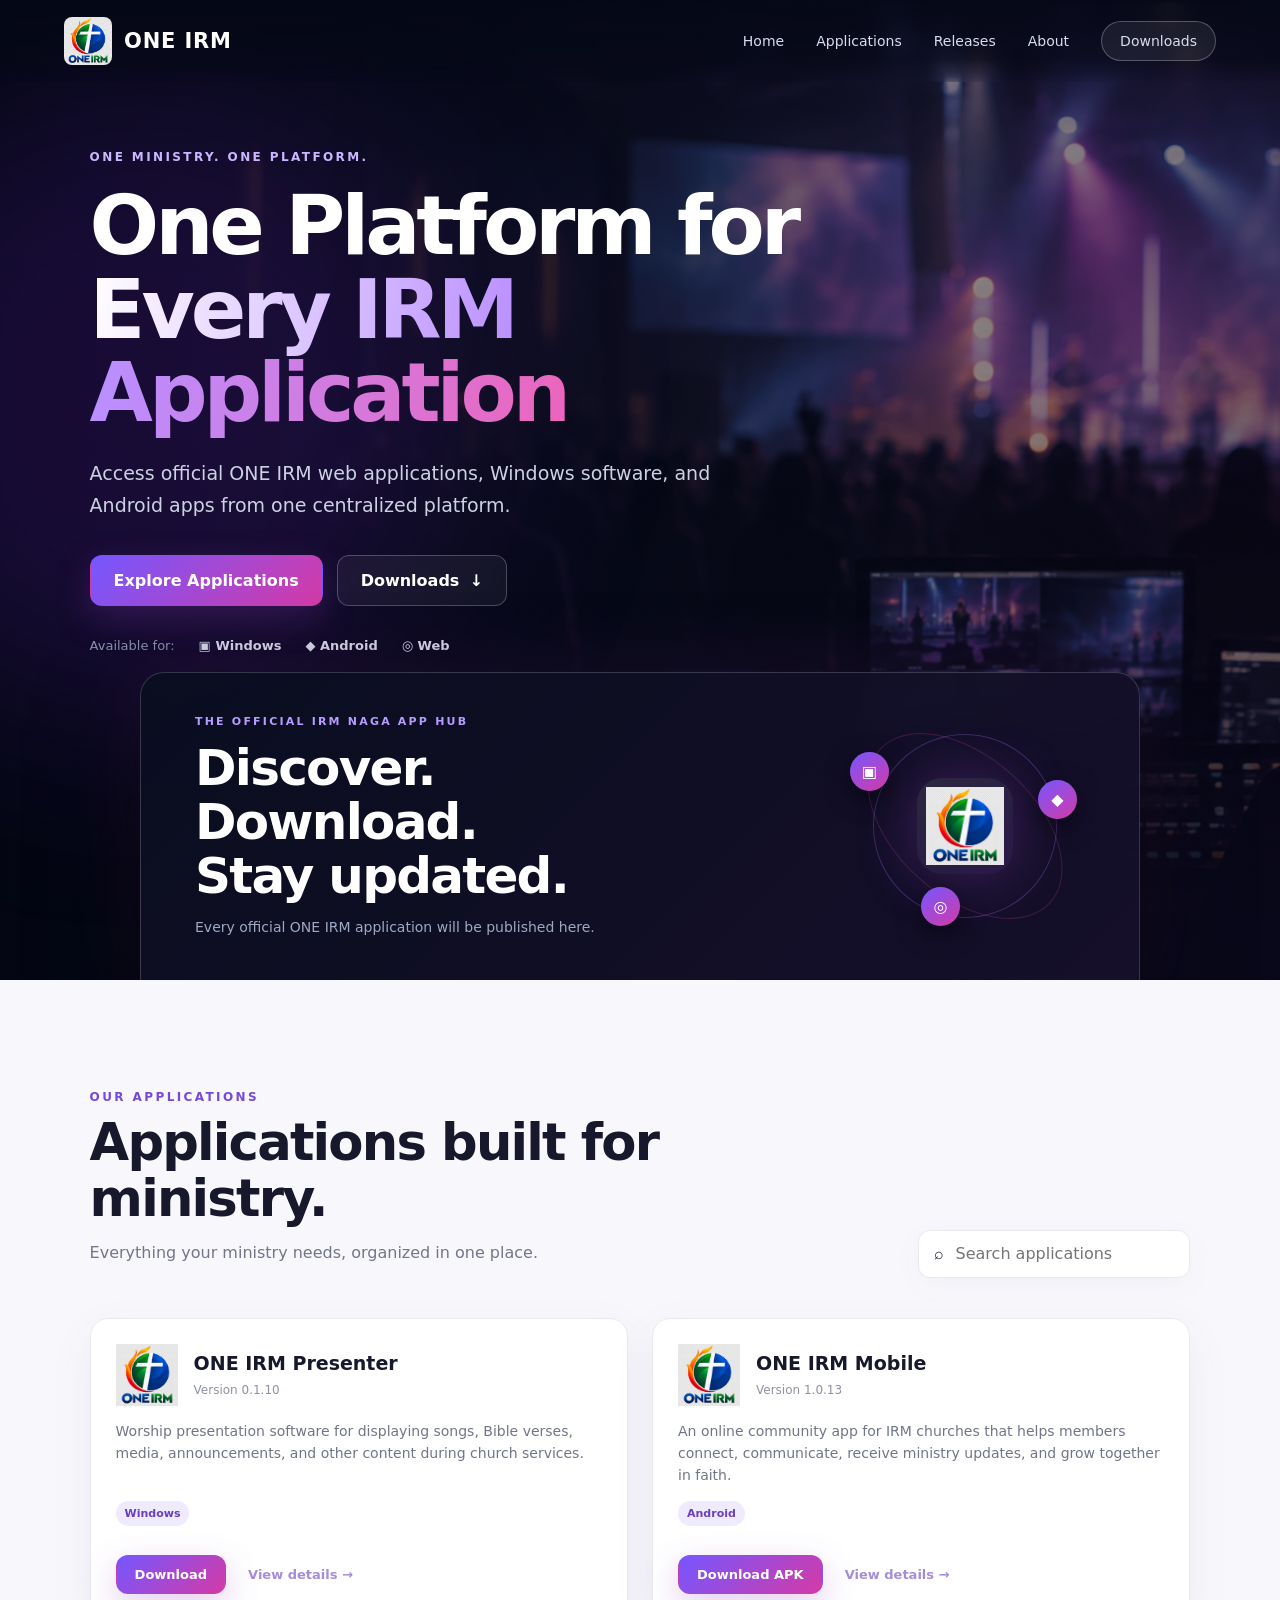
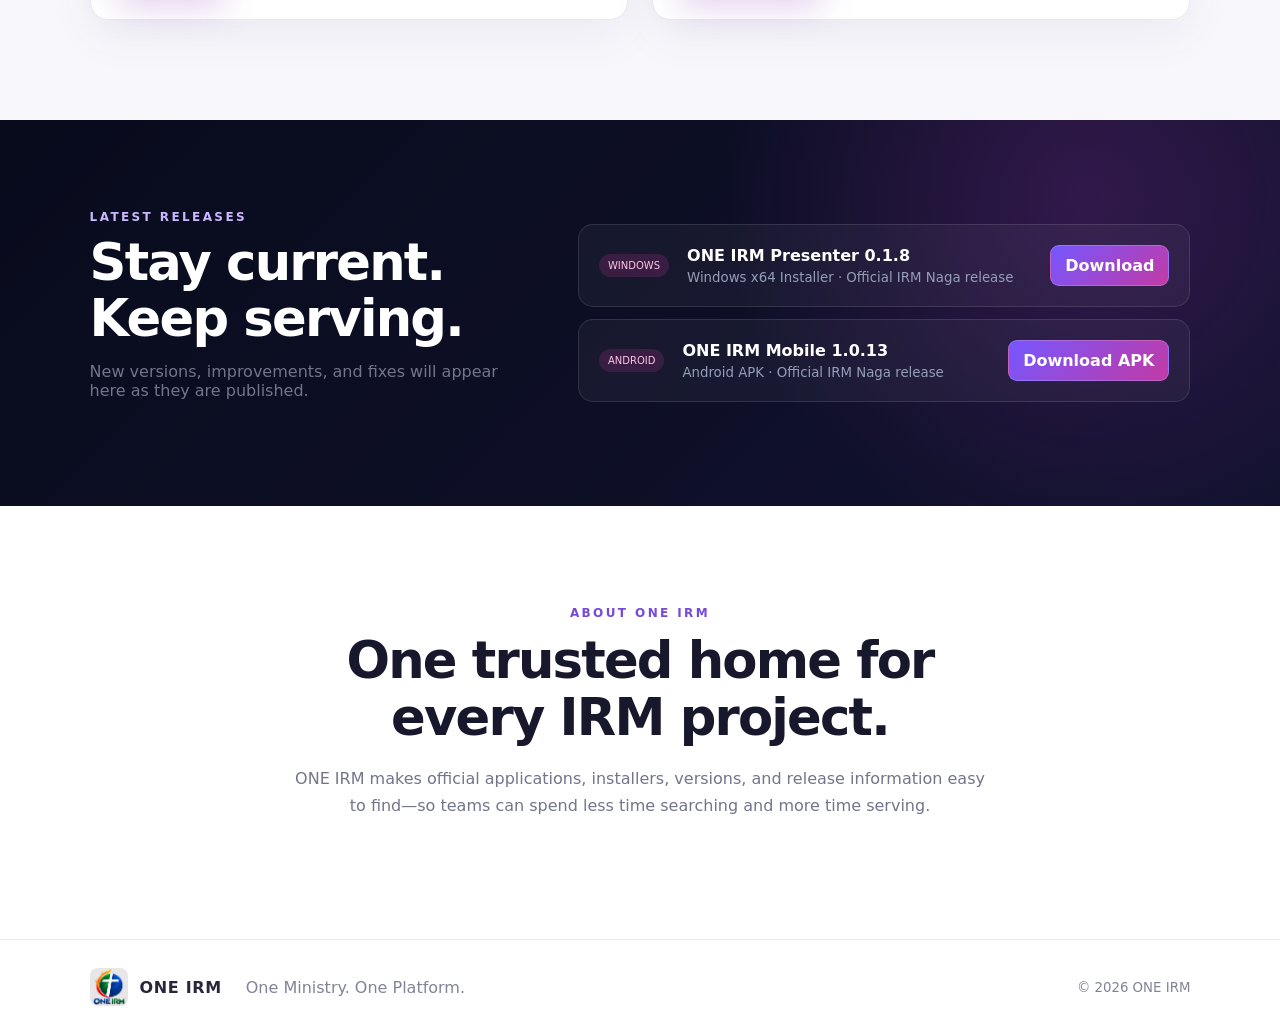
==== outputs/ONE-IRM-Website-0.1.6/index.html @ c7230347 "v10" ====
<!doctype html>
<html lang="en">
<head>
  <meta charset="UTF-8">

  <meta
    name="viewport"
    content="width=device-width, initial-scale=1"
  >

  <meta
    name="description"
    content="ONE IRM — one platform for every IRM application."
  >

  <title>ONE IRM — Ministry Applications</title>

  <link rel="stylesheet" href="style.css?v=4">
  <link rel="stylesheet" href="platform.css?v=4">
</head>

<body>
  <header class="site-header">
    <a class="brand" href="#home" aria-label="ONE IRM home">
      <img
        src="assets/one-irm-logo.png"
        alt="ONE IRM logo"
      >
      <span>ONE IRM</span>
    </a>

    <button
      class="menu-toggle"
      type="button"
      aria-label="Open navigation"
      aria-expanded="false"
    >
      ☰
    </button>

    <nav class="main-nav" aria-label="Primary navigation">
      <a href="#home">Home</a>
      <a href="#applications">Applications</a>
      <a href="#releases">Releases</a>
      <a href="#about">About</a>
      <a class="nav-download" href="#applications">Downloads</a>
    </nav>
  </header>

  <main>
    <section class="hero" id="home">
      <div class="hero-content">
        <span class="eyebrow">One ministry. One platform.</span>

        <h1>
          One Platform for<br>
          <em>Every IRM Application</em>
        </h1>

        <p>
          Access official ONE IRM web applications, Windows software,
          and Android apps from one centralized platform.
        </p>

        <div class="hero-actions">
          <a class="button primary" href="#applications">
            Explore Applications
          </a>

          <a class="button secondary" href="#applications">
            Downloads <span>↓</span>
          </a>
        </div>

        <div class="availability">
          <span>Available for:</span>
          <b>▣ Windows</b>
          <b>◆ Android</b>
          <b>◎ Web</b>
        </div>
      </div>

      <div
        class="platform-preview"
        aria-label="ONE IRM application collection"
      >
        <div class="platform-preview-copy">
          <span>THE OFFICIAL IRM NAGA APP HUB</span>

          <strong>
            Discover. Download.<br>
            Stay updated.
          </strong>

          <small>
            Every official ONE IRM application will be published here.
          </small>
        </div>

        <div class="platform-orbit" aria-hidden="true">
          <i>▣</i>
          <i>◆</i>
          <i>◎</i>

          <div>
            <img
              src="assets/one-irm-logo.png"
              alt=""
            >
          </div>
        </div>
      </div>
    </section>

    <section class="applications" id="applications">
      <div class="section-heading">
        <div>
          <span class="eyebrow purple">Our applications</span>

          <h2>Applications built for ministry.</h2>

          <p>
            Everything your ministry needs, organized in one place.
          </p>
        </div>

        <label class="search-wrap" for="search">
          <span>⌕</span>

          <input
            id="search"
            type="search"
            placeholder="Search applications"
            autocomplete="off"
          >
        </label>
      </div>

      <!-- Application cards are created by script.js -->
      <div class="app-grid" id="appGrid"></div>
    </section>

    <section class="releases" id="releases">
      <div>
        <span class="eyebrow">Latest releases</span>

        <h2>Stay current. Keep serving.</h2>

        <p>
          New versions, improvements, and fixes will appear here
          as they are published.
        </p>
      </div>

      <div class="release-list">
        <article>
          <span>Windows</span>

          <div>
            <b>ONE IRM Presenter 0.1.8</b>
            <small>
              Windows x64 Installer · Official IRM Naga release
            </small>
          </div>

          <a
            href="https://github.com/sbpanelo-dev/IRM-INSTALLER/releases/download/v0.1.10/ONE.IRM.PRESENTER_0.1.10_x64-setup.exe"
          >
            Download
          </a>
        </article>

        <article>
          <span>Android</span>

          <div>
            <b>ONE IRM Mobile 1.0.13</b>
            <small>
              Android APK · Official IRM Naga release
            </small>
          </div>

          <a
            href="https://github.com/sbpanelo-dev/IRM-INSTALLER/releases/download/oneirm-android-v1.0.13/oneirm.v1.0.13.apk"
          >
            Download APK
          </a>
        </article>
      </div>
    </section>

    <section class="about" id="about">
      <span class="eyebrow purple">About ONE IRM</span>

      <h2>One trusted home for every IRM project.</h2>

      <p>
        ONE IRM makes official applications, installers, versions,
        and release information easy to find—so teams can spend less
        time searching and more time serving.
      </p>
    </section>
  </main>

  <footer>
    <div class="brand">
      <img
        src="assets/one-irm-logo.png"
        alt="ONE IRM logo"
      >
      <span>ONE IRM</span>
    </div>

    <p>One Ministry. One Platform.</p>
    <small>© 2026 ONE IRM</small>
  </footer>

  <script src="script.js?v=8"></script>
</body>
</html>
---- outputs/ONE-IRM-Website-0.1.6/style.css ----
:root{--navy:#050816;--navy2:#0b1026;--purple:#8757ff;--magenta:#df3ea8;--blue:#6f7cff;--white:#fff;--muted:#aeb6ce;--ink:#17182b;--line:#e8e8f1}*{box-sizing:border-box}html{scroll-behavior:smooth;scroll-padding-top:82px}body{margin:0;font-family:Inter,ui-sans-serif,system-ui,-apple-system,"Segoe UI",sans-serif;color:var(--ink);background:#f8f8fc}a{text-decoration:none;color:inherit}button,input{font:inherit}.site-header{height:82px;padding:0 clamp(24px,5vw,80px);display:flex;align-items:center;position:fixed;inset:0 0 auto;z-index:30;color:#fff;background:linear-gradient(180deg,#050816ed,#050816a6 72%,transparent);backdrop-filter:blur(10px)}.brand{display:flex;align-items:center;gap:12px;font-size:21px;font-weight:850;letter-spacing:.04em}.brand img{width:48px;height:48px;object-fit:contain;border-radius:8px}.main-nav{margin-left:auto;display:flex;align-items:center;gap:32px}.main-nav a{font-size:14px;color:#d9dcee;transition:.2s}.main-nav a:hover{color:#fff}.nav-download{padding:11px 18px;border:1px solid #ffffff40;border-radius:999px;background:#ffffff12}.menu-toggle{display:none;margin-left:auto;color:#fff;border:1px solid #ffffff30;background:#ffffff0f;border-radius:10px;padding:8px 12px}.hero{min-height:980px;padding:150px clamp(24px,7vw,112px) 260px;position:relative;color:#fff;background-image:linear-gradient(90deg,#030612f7 0%,#060917e3 38%,#08091e75 70%,#0905188c),linear-gradient(180deg,transparent 60%,#080b1b 96%),url('assets/church-media-hero.png');background-size:cover;background-position:center;overflow:hidden}.hero:before{content:"";position:absolute;width:650px;height:650px;left:-180px;top:80px;border-radius:50%;background:#7028cb30;filter:blur(100px)}.hero-content{position:relative;z-index:2;max-width:800px}.eyebrow{display:block;text-transform:uppercase;letter-spacing:.2em;font-size:12px;font-weight:800;color:#c9b7ff}.hero h1{margin:20px 0 22px;font-size:clamp(48px,6.4vw,88px);line-height:1.02;letter-spacing:-.05em}.hero h1 em{font-style:normal;background:linear-gradient(100deg,#fff 0,#ba8fff 48%,#ec65bc);background-clip:text;color:transparent}.hero-content>p{max-width:660px;font-size:19px;line-height:1.7;color:#ccd2e4}.hero-actions{display:flex;gap:14px;margin:34px 0 32px}.button{display:inline-flex;align-items:center;justify-content:center;gap:10px;padding:15px 23px;border-radius:12px;font-weight:750;border:1px solid transparent;cursor:pointer}.primary{color:#fff;background:linear-gradient(135deg,#7557ff,#d43aa7);box-shadow:0 12px 35px #943fbc42}.secondary{color:#fff;background:#ffffff0d;border-color:#ffffff3b;backdrop-filter:blur(8px)}.availability{display:flex;align-items:center;gap:24px;flex-wrap:wrap;font-size:13px;color:#d9dced}.availability>span{color:#8993ad}.availability b{font-weight:650}.software-preview{position:absolute;z-index:3;left:50%;bottom:-2px;transform:translateX(-50%);width:min(1000px,86vw);border:1px solid #ffffff2b;border-bottom:0;border-radius:20px 20px 0 0;overflow:hidden;background:#0a0e20e8;box-shadow:0 40px 100px #000a,0 0 80px #9b3fbd27;backdrop-filter:blur(18px)}.preview-bar{height:48px;padding:0 18px;display:flex;align-items:center;border-bottom:1px solid #ffffff17;color:#dfe3f4;font-size:13px}.preview-bar div{display:flex;gap:6px;margin-right:18px}.preview-bar i{width:9px;height:9px;border-radius:50%;background:#ff6282}.preview-bar i:nth-child(2){background:#ffbd4b}.preview-bar i:nth-child(3){background:#38d490}.preview-bar small{margin-left:auto;padding:5px 9px;border-radius:6px;color:#ffbce4;background:#dc2c9a2b}.preview-body{height:260px;display:grid;grid-template-columns:180px 1fr 180px}.preview-body aside{padding:22px 16px;display:flex;flex-direction:column;gap:8px;border-right:1px solid #ffffff12;color:#929bb6;font-size:11px}.preview-body aside b{margin-bottom:8px;color:#fff}.preview-body aside span{padding:9px;border-radius:7px}.preview-body aside .active{color:#fff;background:#863eea66}.stage-preview{display:grid;place-items:center;text-align:center;align-content:center;gap:18px;background:linear-gradient(#150c2a70,#080915e8),radial-gradient(circle at 50% 20%,#d641b8,#29245d 42%,#090b18 75%)}.stage-preview>span,.stage-preview small{letter-spacing:.18em;font-size:9px;color:#c3aadf}.stage-preview strong{font-size:29px;line-height:1.25}.preview-body .library{border:0;border-left:1px solid #ffffff12}.tiles{display:grid;grid-template-columns:1fr 1fr;gap:7px}.tiles i{height:42px;border-radius:6px;background:linear-gradient(135deg,#282e64,#d044af)}.tiles i:nth-child(2){background:linear-gradient(135deg,#22406a,#4730a2)}.tiles i:nth-child(3){background:linear-gradient(135deg,#4a225e,#e45f8c)}.tiles i:nth-child(4){background:linear-gradient(135deg,#223f56,#2f8f91)}.library button{margin-top:auto;border:0;border-radius:8px;padding:10px;color:#fff;background:linear-gradient(135deg,#7458ff,#c23aa5)}.applications{padding:110px clamp(24px,7vw,112px) 100px;background:#f8f8fc}.section-heading{display:flex;align-items:end;justify-content:space-between;gap:30px}.purple{color:#7549d9}.section-heading h2,.releases h2,.about h2{margin:10px 0;font-size:clamp(34px,4vw,54px);line-height:1.1;letter-spacing:-.035em}.section-heading p,.about p,.releases p{color:#72758b}.search-wrap{width:280px;height:48px;padding:0 15px;display:flex;align-items:center;gap:10px;border:1px solid var(--line);border-radius:12px;background:#fff;box-shadow:0 7px 30px #31235e0a}.search-wrap input{width:100%;border:0;outline:0;background:transparent}.app-grid{display:grid;grid-template-columns:repeat(3,1fr);gap:22px;margin-top:40px}.app-card{padding:25px;border:1px solid var(--line);border-radius:18px;background:#fff;box-shadow:0 15px 45px #281d5810;transition:.25s}.app-card:hover{transform:translateY(-5px);box-shadow:0 22px 55px #281d581c}.app-card-top{display:flex;align-items:center;gap:15px}.app-icon{width:62px;height:62px;display:grid;place-items:center;flex:0 0 auto;border-radius:15px;color:#7246d8;font-size:26px;background:linear-gradient(145deg,#f4efff,#edf1ff)}.app-icon img{width:52px;height:52px;object-fit:contain}.app-card h3{margin:0 0 5px;font-size:19px}.version{font-size:12px;color:#8e91a4}.app-card>p{min-height:66px;color:#717589;line-height:1.55;font-size:14px}.badges{display:flex;gap:7px;min-height:32px}.badges span{height:max-content;padding:6px 9px;border-radius:999px;color:#6840bd;background:#f0eaff;font-size:11px;font-weight:700}.card-actions{display:flex;align-items:center;gap:15px;margin-top:22px}.small{padding:11px 18px;font-size:13px}.details{border:0;background:none;color:#6e47c1;font-weight:700;font-size:13px}.card-actions button:disabled,.release-list button:disabled{cursor:not-allowed;opacity:.62}.empty{grid-column:1/-1;padding:38px;text-align:center;border:1px dashed #c9c5d8;border-radius:16px;color:#787b90}.releases{padding:90px clamp(24px,7vw,112px);display:grid;grid-template-columns:.8fr 1.2fr;gap:80px;align-items:center;color:#fff;background:radial-gradient(circle at 85% 20%,#852e9f4a,transparent 32%),linear-gradient(135deg,#080b1c,#12122f)}.release-list article{padding:20px;display:grid;grid-template-columns:auto 1fr auto;gap:18px;align-items:center;border:1px solid #ffffff1d;border-radius:15px;background:#ffffff0b}.release-list article>span{padding:6px 9px;border-radius:999px;color:#ffc4e9;background:#d530982f;font-size:10px;text-transform:uppercase}.release-list div{display:flex;flex-direction:column;gap:5px}.release-list small{color:#959eb8}.release-list button{padding:10px 14px;border:1px solid #ffffff30;border-radius:9px;color:#fff;background:#ffffff0b}.about{padding:100px 24px;text-align:center;background:#fff}.about h2{max-width:700px;margin:12px auto}.about p{max-width:700px;margin:20px auto;line-height:1.7}footer{padding:28px clamp(24px,7vw,112px);display:flex;align-items:center;gap:24px;color:#818498;background:#fff;border-top:1px solid var(--line)}footer .brand{color:#29263b;font-size:16px}footer .brand img{width:38px;height:38px}footer p{margin:0}footer small{margin-left:auto}@media(max-width:900px){.site-header{background:#060918eb}.menu-toggle{display:block}.main-nav{display:none;position:absolute;top:72px;left:20px;right:20px;padding:18px;flex-direction:column;align-items:stretch;gap:6px;border:1px solid #ffffff20;border-radius:14px;background:#090d20f5}.main-nav.open{display:flex}.main-nav a{padding:10px}.hero{min-height:900px;padding-top:130px}.hero-content{max-width:680px}.software-preview{width:92vw}.preview-body{grid-template-columns:150px 1fr}.preview-body .library{display:none}.app-grid{grid-template-columns:1fr}.releases{grid-template-columns:1fr;gap:35px}.section-heading{align-items:start;flex-direction:column}.search-wrap{width:100%}}@media(max-width:600px){.site-header{height:70px;padding:0 18px}.brand{font-size:17px}.brand img{width:40px;height:40px}.hero{min-height:850px;padding:116px 22px 210px;background-position:63% center}.hero h1{font-size:45px}.hero-content>p{font-size:16px}.hero-actions{flex-direction:column}.button{width:100%}.availability{gap:13px}.availability>span{width:100%}.software-preview{width:94vw}.preview-body{height:195px;grid-template-columns:110px 1fr}.preview-body aside{padding:15px 10px}.preview-body aside span{padding:6px}.stage-preview strong{font-size:20px}.applications{padding:75px 22px}.app-grid{margin-top:28px}.app-card>p{min-height:auto}.releases{padding:70px 22px}.release-list article{grid-template-columns:auto 1fr}.release-list button{grid-column:1/-1}.about{padding:75px 22px}footer{align-items:flex-start;flex-direction:column}footer small{margin:0}}
---- outputs/ONE-IRM-Website-0.1.6/platform.css ----
/* =========================================
   ONE IRM platform preview
   ========================================= */

.platform-preview {
  position: absolute;
  z-index: 3;
  left: 50%;
  bottom: 0;
  transform: translateX(-50%);
  width: min(1000px, 86vw);
  min-height: 280px;
  display: grid;
  grid-template-columns: 1.2fr 0.8fr;
  align-items: center;
  padding: 42px 54px;
  overflow: hidden;
  border: 1px solid #ffffff2b;
  border-bottom: 0;
  border-radius: 24px 24px 0 0;
  background: linear-gradient(135deg, #0a0e20ee, #17102cee);
  box-shadow:
    0 40px 100px #000a,
    0 0 80px #9b3fbd27;
  backdrop-filter: blur(18px);
}

.platform-preview-copy {
  display: flex;
  flex-direction: column;
  gap: 13px;
}

.platform-preview-copy span {
  color: #b69cff;
  font-size: 11px;
  font-weight: 800;
  letter-spacing: 0.2em;
}

.platform-preview-copy strong {
  font-size: clamp(30px, 4vw, 50px);
  line-height: 1.08;
  letter-spacing: -0.035em;
}

.platform-preview-copy small {
  max-width: 430px;
  color: #9fa8c3;
  font-size: 14px;
  line-height: 1.6;
}

/* =========================================
   Platform orbit
   ========================================= */

.platform-orbit {
  position: relative;
  width: 240px;
  height: 200px;
  justify-self: end;
}

.platform-orbit::before,
.platform-orbit::after {
  content: "";
  position: absolute;
  inset: 8px 28px;
  border: 1px solid #ad7aff42;
  border-radius: 50%;
  transform: rotate(-18deg);
}

.platform-orbit::after {
  inset: 30px 5px;
  transform: rotate(42deg);
  border-color: #e04cad38;
}

.platform-orbit > div {
  position: absolute;
  inset: 50% auto auto 50%;
  transform: translate(-50%, -50%);
  width: 96px;
  height: 96px;
  display: grid;
  place-items: center;
  border-radius: 25px;
  background: linear-gradient(145deg, #ffffff1c, #8f48e02b);
  box-shadow: 0 0 60px #a74bdc4d;
}

.platform-orbit img {
  width: 78px;
  height: 78px;
  object-fit: contain;
}

.platform-orbit > i {
  position: absolute;
  z-index: 2;
  width: 39px;
  height: 39px;
  display: grid;
  place-items: center;
  border-radius: 50%;
  color: #fff;
  font-style: normal;
  background: linear-gradient(145deg, #7557ff, #d43aa7);
  box-shadow: 0 8px 24px #0008;
}

.platform-orbit > i:nth-child(1) {
  left: 5px;
  top: 26px;
}

.platform-orbit > i:nth-child(2) {
  right: 8px;
  top: 54px;
}

.platform-orbit > i:nth-child(3) {
  left: 76px;
  bottom: 0;
}

/* =========================================
   Applications
   Two cards beside each other on desktop
   ========================================= */

.applications .app-grid {
  display: grid !important;
  grid-template-columns: repeat(2, minmax(0, 1fr)) !important;
  gap: 24px !important;
  width: 100% !important;
  max-width: none !important;
  align-items: stretch;
}

.applications .app-card {
  width: 100% !important;
  max-width: none !important;
  min-width: 0;
  min-height: 275px;
  height: 100%;
  margin: 0 !important;
  box-sizing: border-box;
  display: flex;
  flex-direction: column;
}

.applications .app-card-top {
  display: flex;
  align-items: center;
  gap: 16px;
}

.applications .app-card-top h3 {
  margin: 0 0 5px;
}

.applications .app-card > p {
  line-height: 1.6;
}

.applications .app-icon {
  flex: 0 0 auto;
}

.applications .app-icon img {
  display: block;
  width: 100%;
  height: 100%;
  object-fit: contain;
}

.applications .app-card .badges {
  margin-top: auto;
}

.applications .card-actions {
  display: flex;
  align-items: center;
  flex-wrap: wrap;
  gap: 16px;
}

/* =========================================
   Release section
   ========================================= */

.release-list {
  display: grid;
  gap: 12px;
}

.release-list a {
  padding: 10px 14px;
  border: 1px solid #ffffff30;
  border-radius: 9px;
  color: #fff;
  background: linear-gradient(135deg, #7557ff, #c23aa5);
  font-weight: 700;
  text-align: center;
}

/* =========================================
   Tablet
   ========================================= */

@media (max-width: 900px) {
  .platform-preview {
    width: 92vw;
  }
}

/* =========================================
   Mobile
   Application cards stack vertically
   ========================================= */

@media (max-width: 700px) {
  .applications .app-grid {
    grid-template-columns: 1fr !important;
    gap: 18px !important;
  }

  .applications .app-card {
    min-height: auto;
  }
}

@media (max-width: 600px) {
  .platform-preview {
    width: 94vw;
    min-height: 205px;
    grid-template-columns: 1fr;
    padding: 28px 24px;
  }

  .platform-preview-copy strong {
    font-size: 29px;
  }

  .platform-preview-copy small {
    font-size: 12px;
  }

  .platform-orbit {
    display: none;
  }

  .release-list a {
    grid-column: 1 / -1;
  }

  .applications .card-actions {
    align-items: stretch;
    flex-direction: column;
  }

  .applications .card-actions .button,
  .applications .card-actions .details {
    width: 100%;
    text-align: center;
    box-sizing: border-box;
  }
}
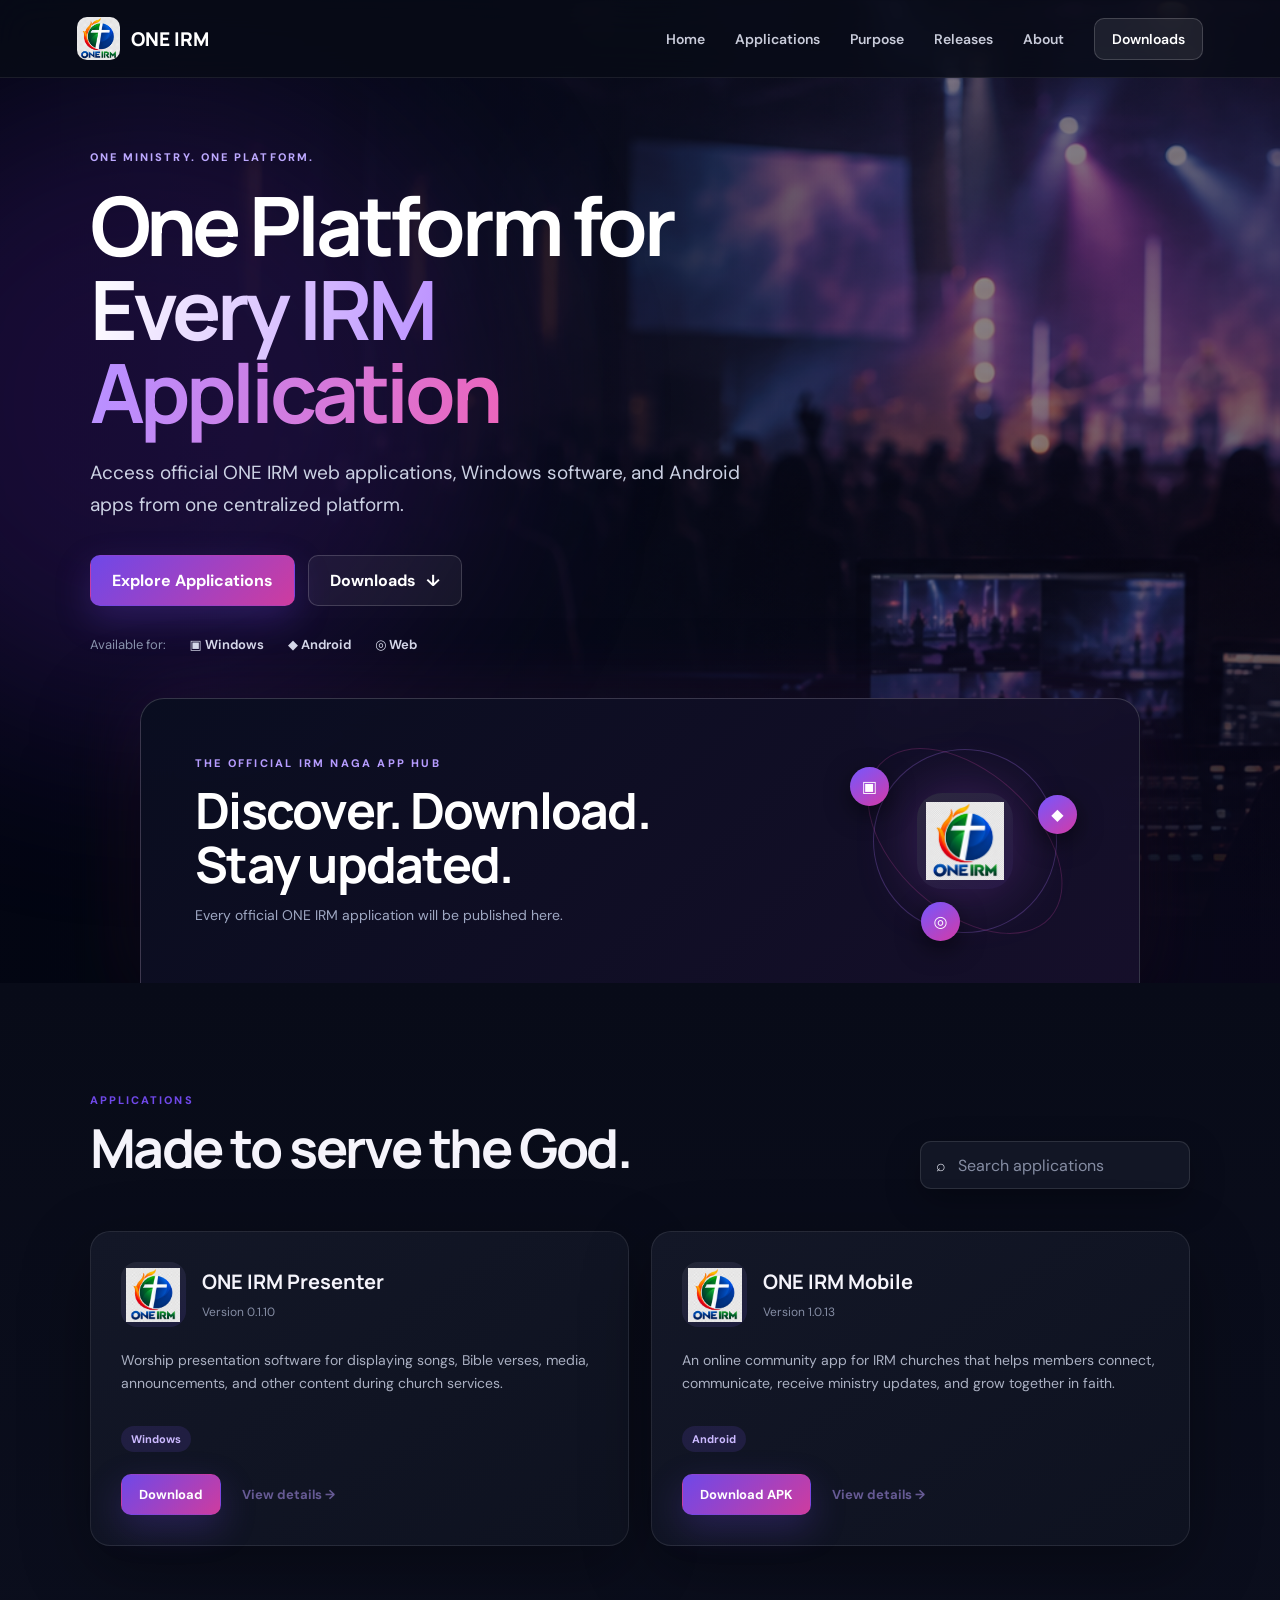
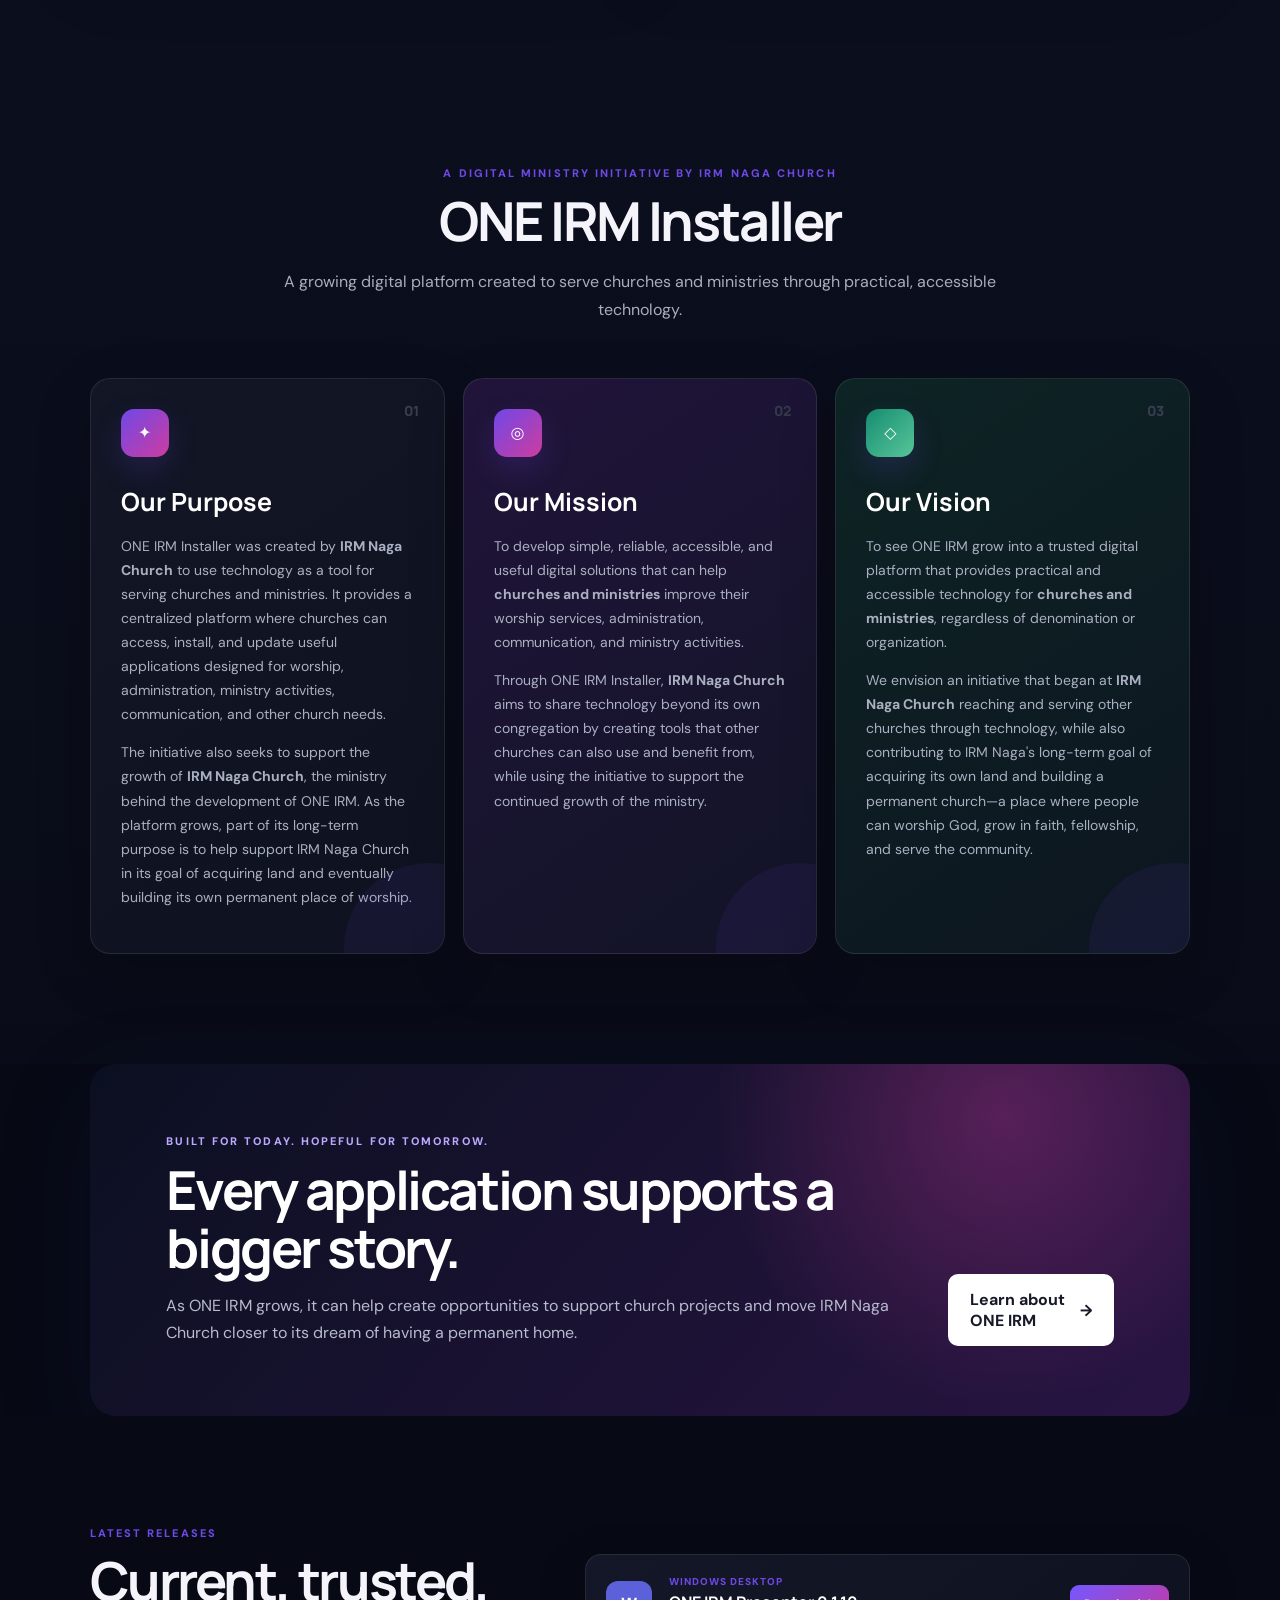
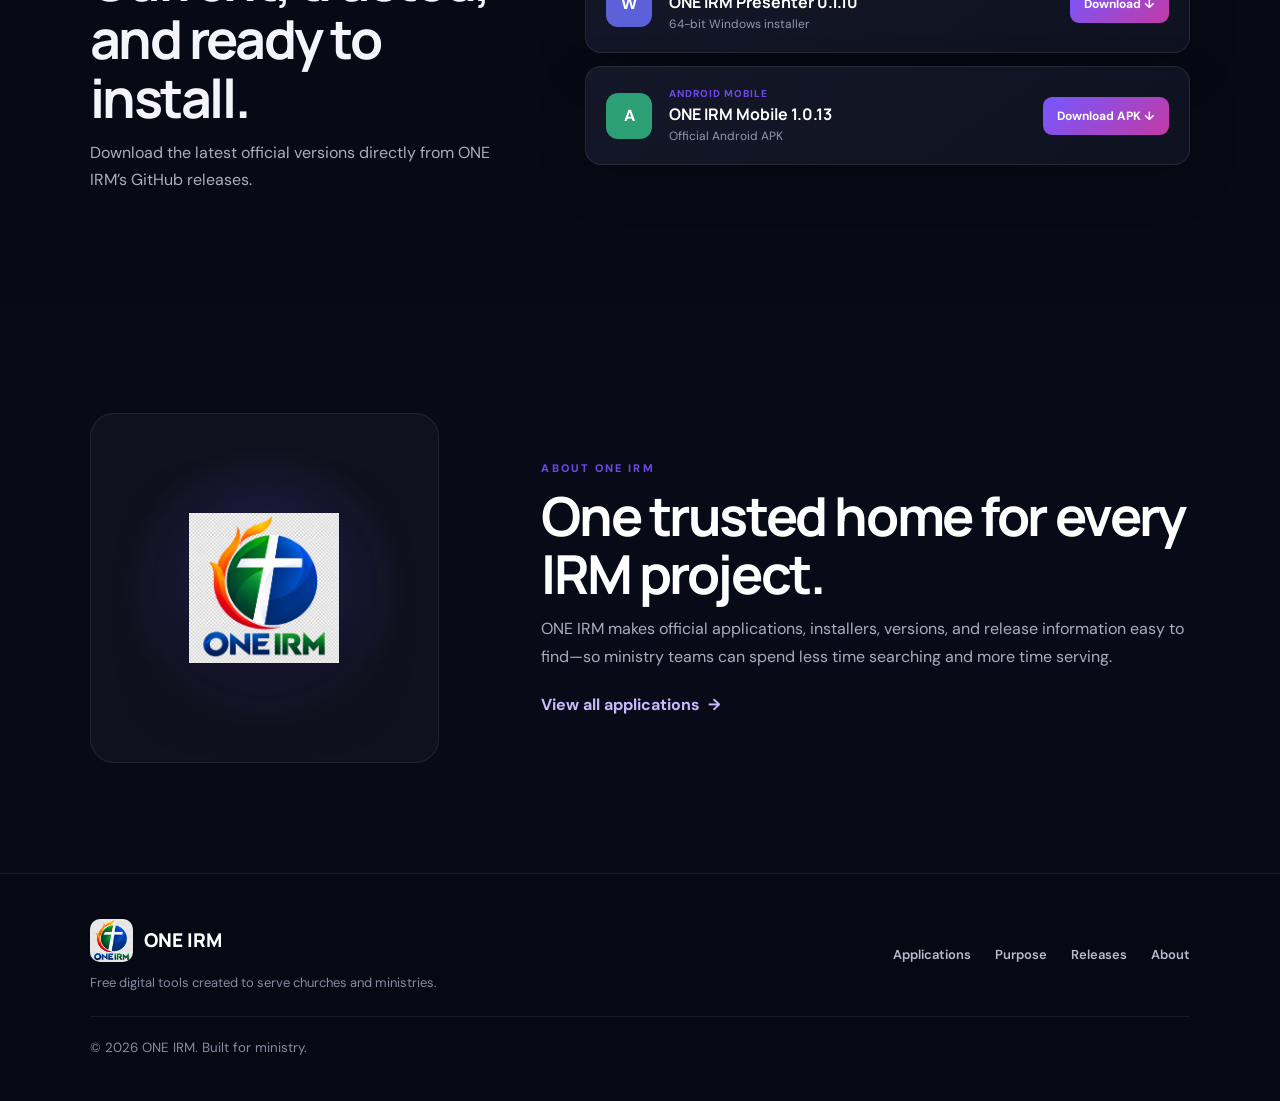
==== commit ee3adc73: "Redesign UI/UX" ====
--- a/outputs/ONE-IRM-Website-0.1.6/index.html
+++ b/outputs/ONE-IRM-Website-0.1.6/index.html
@@ -2,219 +2,107 @@
 <html lang="en">
 <head>
   <meta charset="UTF-8">
-
-  <meta
-    name="viewport"
-    content="width=device-width, initial-scale=1"
-  >
-
-  <meta
-    name="description"
-    content="ONE IRM — one platform for every IRM application."
-  >
-
-  <title>ONE IRM — Ministry Applications</title>
-
-  <link rel="stylesheet" href="style.css?v=4">
-  <link rel="stylesheet" href="platform.css?v=4">
+  <meta name="viewport" content="width=device-width, initial-scale=1">
+  <meta name="description" content="ONE IRM is the official digital application hub of IRM Naga Church.">
+  <title>ONE IRM — Digital Tools for Ministry</title>
+  <link rel="preconnect" href="https://fonts.googleapis.com">
+  <link rel="preconnect" href="https://fonts.gstatic.com" crossorigin>
+  <link href="https://fonts.googleapis.com/css2?family=DM+Sans:wght@400;500;600;700&family=Manrope:wght@600;700;800&display=swap" rel="stylesheet">
+  <link rel="stylesheet" href="style.css?v=15">
 </head>
-
 <body>
   <header class="site-header">
-    <a class="brand" href="#home" aria-label="ONE IRM home">
-      <img
-        src="assets/one-irm-logo.png"
-        alt="ONE IRM logo"
-      >
-      <span>ONE IRM</span>
-    </a>
-
-    <button
-      class="menu-toggle"
-      type="button"
-      aria-label="Open navigation"
-      aria-expanded="false"
-    >
-      ☰
-    </button>
-
+    <a class="brand" href="#home" aria-label="ONE IRM home"><img src="assets/one-irm-logo.png" alt="ONE IRM logo"><span>ONE IRM</span></a>
+    <button class="menu-toggle" type="button" aria-label="Open navigation" aria-expanded="false">☰</button>
     <nav class="main-nav" aria-label="Primary navigation">
-      <a href="#home">Home</a>
-      <a href="#applications">Applications</a>
-      <a href="#releases">Releases</a>
-      <a href="#about">About</a>
+      <a href="#home">Home</a><a href="#applications">Applications</a><a href="#purpose">Purpose</a><a href="#releases">Releases</a><a href="#about">About</a>
       <a class="nav-download" href="#applications">Downloads</a>
     </nav>
   </header>
 
   <main>
-    <section class="hero" id="home">
+    <section class="hero classic-hero" id="home">
       <div class="hero-content">
-        <span class="eyebrow">One ministry. One platform.</span>
-
-        <h1>
-          One Platform for<br>
-          <em>Every IRM Application</em>
-        </h1>
-
-        <p>
-          Access official ONE IRM web applications, Windows software,
-          and Android apps from one centralized platform.
-        </p>
-
+        <span class="eyebrow light">One ministry. One platform.</span>
+        <h1>One Platform for<br><em>Every IRM Application</em></h1>
+        <p>Access official ONE IRM web applications, Windows software, and Android apps from one centralized platform.</p>
         <div class="hero-actions">
-          <a class="button primary" href="#applications">
-            Explore Applications
-          </a>
-
-          <a class="button secondary" href="#applications">
-            Downloads <span>↓</span>
-          </a>
+          <a class="button primary" href="#applications">Explore Applications</a>
+          <a class="button ghost" href="#applications">Downloads <span>↓</span></a>
         </div>
-
-        <div class="availability">
-          <span>Available for:</span>
-          <b>▣ Windows</b>
-          <b>◆ Android</b>
-          <b>◎ Web</b>
-        </div>
+        <div class="availability"><span>Available for:</span><b>▣ Windows</b><b>◆ Android</b><b>◎ Web</b></div>
       </div>
 
-      <div
-        class="platform-preview"
-        aria-label="ONE IRM application collection"
-      >
+      <div class="platform-preview" aria-label="ONE IRM application collection">
         <div class="platform-preview-copy">
-          <span>THE OFFICIAL IRM NAGA APP HUB</span>
-
-          <strong>
-            Discover. Download.<br>
-            Stay updated.
-          </strong>
-
-          <small>
-            Every official ONE IRM application will be published here.
-          </small>
+          <span>The official IRM Naga app hub</span>
+          <strong>Discover. Download.<br>Stay updated.</strong>
+          <small>Every official ONE IRM application will be published here.</small>
         </div>
-
         <div class="platform-orbit" aria-hidden="true">
-          <i>▣</i>
-          <i>◆</i>
-          <i>◎</i>
-
-          <div>
-            <img
-              src="assets/one-irm-logo.png"
-              alt=""
-            >
-          </div>
+          <i>▣</i><i>◆</i><i>◎</i>
+          <div><img src="assets/one-irm-logo.png" alt=""></div>
         </div>
       </div>
     </section>
 
-    <section class="applications" id="applications">
+    <section class="applications section" id="applications">
       <div class="section-heading">
-        <div>
-          <span class="eyebrow purple">Our applications</span>
-
-          <h2>Applications built for ministry.</h2>
-
-          <p>
-            Everything your ministry needs, organized in one place.
-          </p>
-        </div>
-
-        <label class="search-wrap" for="search">
-          <span>⌕</span>
-
-          <input
-            id="search"
-            type="search"
-            placeholder="Search applications"
-            autocomplete="off"
-          >
-        </label>
+        <div><span class="eyebrow">Applications</span><h2>Made to serve the God.</h2></div>
+        <label class="search-wrap" for="search"><span aria-hidden="true">⌕</span><input id="search" type="search" placeholder="Search applications" autocomplete="off"></label>
       </div>
-
-      <!-- Application cards are created by script.js -->
       <div class="app-grid" id="appGrid"></div>
     </section>
 
-    <section class="releases" id="releases">
-      <div>
-        <span class="eyebrow">Latest releases</span>
-
-        <h2>Stay current. Keep serving.</h2>
-
-        <p>
-          New versions, improvements, and fixes will appear here
-          as they are published.
-        </p>
+    <section class="purpose-section section" id="purpose">
+      <div class="purpose-intro">
+        <span class="eyebrow">A digital ministry initiative by IRM Naga Church</span>
+        <h2>ONE IRM Installer</h2>
+        <p>A growing digital platform created to serve churches and ministries through practical, accessible technology.</p>
       </div>
-
-      <div class="release-list">
-        <article>
-          <span>Windows</span>
-
-          <div>
-            <b>ONE IRM Presenter 0.1.8</b>
-            <small>
-              Windows x64 Installer · Official IRM Naga release
-            </small>
-          </div>
-
-          <a
-            href="https://github.com/sbpanelo-dev/IRM-INSTALLER/releases/download/v0.1.10/ONE.IRM.PRESENTER_0.1.10_x64-setup.exe"
-          >
-            Download
-          </a>
+      <div class="values-grid">
+        <article class="value-card" id="our-purpose">
+          <span class="value-number">01</span><div class="value-icon" aria-hidden="true">✦</div><h3>Our Purpose</h3>
+          <p>ONE IRM Installer was created by <strong>IRM Naga Church</strong> to use technology as a tool for serving churches and ministries. It provides a centralized platform where churches can access, install, and update useful applications designed for worship, administration, ministry activities, communication, and other church needs.</p>
+          <p>The initiative also seeks to support the growth of <strong>IRM Naga Church</strong>, the ministry behind the development of ONE IRM. As the platform grows, part of its long-term purpose is to help support IRM Naga Church in its goal of acquiring land and eventually building its own permanent place of worship.</p>
         </article>
-
-        <article>
-          <span>Android</span>
-
-          <div>
-            <b>ONE IRM Mobile 1.0.13</b>
-            <small>
-              Android APK · Official IRM Naga release
-            </small>
-          </div>
-
-          <a
-            href="https://github.com/sbpanelo-dev/IRM-INSTALLER/releases/download/oneirm-android-v1.0.13/oneirm.v1.0.13.apk"
-          >
-            Download APK
-          </a>
+        <article class="value-card mission-card" id="our-mission">
+          <span class="value-number">02</span><div class="value-icon" aria-hidden="true">◎</div><h3>Our Mission</h3>
+          <p>To develop simple, reliable, accessible, and useful digital solutions that can help <strong>churches and ministries</strong> improve their worship services, administration, communication, and ministry activities.</p>
+          <p>Through ONE IRM Installer, <strong>IRM Naga Church</strong> aims to share technology beyond its own congregation by creating tools that other churches can also use and benefit from, while using the initiative to support the continued growth of the ministry.</p>
+        </article>
+        <article class="value-card vision-card" id="our-vision">
+          <span class="value-number">03</span><div class="value-icon" aria-hidden="true">◇</div><h3>Our Vision</h3>
+          <p>To see ONE IRM grow into a trusted digital platform that provides practical and accessible technology for <strong>churches and ministries</strong>, regardless of denomination or organization.</p>
+          <p>We envision an initiative that began at <strong>IRM Naga Church</strong> reaching and serving other churches through technology, while also contributing to IRM Naga's long-term goal of acquiring its own land and building a permanent church—a place where people can worship God, grow in faith, fellowship, and serve the community.</p>
         </article>
       </div>
     </section>
 
-    <section class="about" id="about">
-      <span class="eyebrow purple">About ONE IRM</span>
+    <section class="impact-section">
+      <div class="impact-copy"><span class="eyebrow light">Built for today. Hopeful for tomorrow.</span><h2>Every application supports a bigger story.</h2><p>As ONE IRM grows, it can help create opportunities to support church projects and move IRM Naga Church closer to its dream of having a permanent home.</p></div>
+      <a class="button white" href="#about">Learn about ONE IRM <span>→</span></a>
+    </section>
 
-      <h2>One trusted home for every IRM project.</h2>
+    <section class="releases section" id="releases">
+      <div class="release-heading"><span class="eyebrow">Latest releases</span><h2>Current, trusted, and ready to install.</h2><p>Download the latest official versions directly from ONE IRM’s GitHub releases.</p></div>
+      <div class="release-list">
+        <article><div class="release-platform windows">W</div><div class="release-copy"><small>Windows desktop</small><b>ONE IRM Presenter 0.1.10</b><span>64-bit Windows installer</span></div><a href="https://github.com/sbpanelo-dev/IRM-INSTALLER/releases/download/v0.1.10/ONE.IRM.PRESENTER_0.1.10_x64-setup.exe">Download <span>↓</span></a></article>
+        <article><div class="release-platform android">A</div><div class="release-copy"><small>Android mobile</small><b>ONE IRM Mobile 1.0.13</b><span>Official Android APK</span></div><a href="https://github.com/sbpanelo-dev/IRM-INSTALLER/releases/download/oneirm-android-v1.0.13/oneirm.v1.0.13.apk">Download APK <span>↓</span></a></article>
+      </div>
+    </section>
 
-      <p>
-        ONE IRM makes official applications, installers, versions,
-        and release information easy to find—so teams can spend less
-        time searching and more time serving.
-      </p>
+    <section class="about section" id="about">
+      <div class="about-mark"><img src="assets/one-irm-logo.png" alt=""></div>
+      <div class="about-copy"><span class="eyebrow">About ONE IRM</span><h2>One trusted home for every IRM project.</h2><p>ONE IRM makes official applications, installers, versions, and release information easy to find—so ministry teams can spend less time searching and more time serving.</p><a href="#applications">View all applications <span>→</span></a></div>
     </section>
   </main>
 
   <footer>
-    <div class="brand">
-      <img
-        src="assets/one-irm-logo.png"
-        alt="ONE IRM logo"
-      >
-      <span>ONE IRM</span>
-    </div>
-
-    <p>One Ministry. One Platform.</p>
-    <small>© 2026 ONE IRM</small>
+    <div class="footer-brand"><div class="brand"><img src="assets/one-irm-logo.png" alt="ONE IRM logo"><span>ONE IRM</span></div><p>Free digital tools created to serve churches and ministries.</p></div>
+    <div class="footer-links"><a href="#applications">Applications</a><a href="#purpose">Purpose</a><a href="#releases">Releases</a><a href="#about">About</a></div>
+    <small>© 2026 ONE IRM. Built for ministry.</small>
   </footer>
-
-  <script src="script.js?v=8"></script>
+  <script src="script.js?v=12"></script>
 </body>
-</html>+</html>
--- a/outputs/ONE-IRM-Website-0.1.6/style.css
+++ b/outputs/ONE-IRM-Website-0.1.6/style.css
@@ -1 +1,1360 @@
-:root{--navy:#050816;--navy2:#0b1026;--purple:#8757ff;--magenta:#df3ea8;--blue:#6f7cff;--white:#fff;--muted:#aeb6ce;--ink:#17182b;--line:#e8e8f1}*{box-sizing:border-box}html{scroll-behavior:smooth;scroll-padding-top:82px}body{margin:0;font-family:Inter,ui-sans-serif,system-ui,-apple-system,"Segoe UI",sans-serif;color:var(--ink);background:#f8f8fc}a{text-decoration:none;color:inherit}button,input{font:inherit}.site-header{height:82px;padding:0 clamp(24px,5vw,80px);display:flex;align-items:center;position:fixed;inset:0 0 auto;z-index:30;color:#fff;background:linear-gradient(180deg,#050816ed,#050816a6 72%,transparent);backdrop-filter:blur(10px)}.brand{display:flex;align-items:center;gap:12px;font-size:21px;font-weight:850;letter-spacing:.04em}.brand img{width:48px;height:48px;object-fit:contain;border-radius:8px}.main-nav{margin-left:auto;display:flex;align-items:center;gap:32px}.main-nav a{font-size:14px;color:#d9dcee;transition:.2s}.main-nav a:hover{color:#fff}.nav-download{padding:11px 18px;border:1px solid #ffffff40;border-radius:999px;background:#ffffff12}.menu-toggle{display:none;margin-left:auto;color:#fff;border:1px solid #ffffff30;background:#ffffff0f;border-radius:10px;padding:8px 12px}.hero{min-height:980px;padding:150px clamp(24px,7vw,112px) 260px;position:relative;color:#fff;background-image:linear-gradient(90deg,#030612f7 0%,#060917e3 38%,#08091e75 70%,#0905188c),linear-gradient(180deg,transparent 60%,#080b1b 96%),url('assets/church-media-hero.png');background-size:cover;background-position:center;overflow:hidden}.hero:before{content:"";position:absolute;width:650px;height:650px;left:-180px;top:80px;border-radius:50%;background:#7028cb30;filter:blur(100px)}.hero-content{position:relative;z-index:2;max-width:800px}.eyebrow{display:block;text-transform:uppercase;letter-spacing:.2em;font-size:12px;font-weight:800;color:#c9b7ff}.hero h1{margin:20px 0 22px;font-size:clamp(48px,6.4vw,88px);line-height:1.02;letter-spacing:-.05em}.hero h1 em{font-style:normal;background:linear-gradient(100deg,#fff 0,#ba8fff 48%,#ec65bc);background-clip:text;color:transparent}.hero-content>p{max-width:660px;font-size:19px;line-height:1.7;color:#ccd2e4}.hero-actions{display:flex;gap:14px;margin:34px 0 32px}.button{display:inline-flex;align-items:center;justify-content:center;gap:10px;padding:15px 23px;border-radius:12px;font-weight:750;border:1px solid transparent;cursor:pointer}.primary{color:#fff;background:linear-gradient(135deg,#7557ff,#d43aa7);box-shadow:0 12px 35px #943fbc42}.secondary{color:#fff;background:#ffffff0d;border-color:#ffffff3b;backdrop-filter:blur(8px)}.availability{display:flex;align-items:center;gap:24px;flex-wrap:wrap;font-size:13px;color:#d9dced}.availability>span{color:#8993ad}.availability b{font-weight:650}.software-preview{position:absolute;z-index:3;left:50%;bottom:-2px;transform:translateX(-50%);width:min(1000px,86vw);border:1px solid #ffffff2b;border-bottom:0;border-radius:20px 20px 0 0;overflow:hidden;background:#0a0e20e8;box-shadow:0 40px 100px #000a,0 0 80px #9b3fbd27;backdrop-filter:blur(18px)}.preview-bar{height:48px;padding:0 18px;display:flex;align-items:center;border-bottom:1px solid #ffffff17;color:#dfe3f4;font-size:13px}.preview-bar div{display:flex;gap:6px;margin-right:18px}.preview-bar i{width:9px;height:9px;border-radius:50%;background:#ff6282}.preview-bar i:nth-child(2){background:#ffbd4b}.preview-bar i:nth-child(3){background:#38d490}.preview-bar small{margin-left:auto;padding:5px 9px;border-radius:6px;color:#ffbce4;background:#dc2c9a2b}.preview-body{height:260px;display:grid;grid-template-columns:180px 1fr 180px}.preview-body aside{padding:22px 16px;display:flex;flex-direction:column;gap:8px;border-right:1px solid #ffffff12;color:#929bb6;font-size:11px}.preview-body aside b{margin-bottom:8px;color:#fff}.preview-body aside span{padding:9px;border-radius:7px}.preview-body aside .active{color:#fff;background:#863eea66}.stage-preview{display:grid;place-items:center;text-align:center;align-content:center;gap:18px;background:linear-gradient(#150c2a70,#080915e8),radial-gradient(circle at 50% 20%,#d641b8,#29245d 42%,#090b18 75%)}.stage-preview>span,.stage-preview small{letter-spacing:.18em;font-size:9px;color:#c3aadf}.stage-preview strong{font-size:29px;line-height:1.25}.preview-body .library{border:0;border-left:1px solid #ffffff12}.tiles{display:grid;grid-template-columns:1fr 1fr;gap:7px}.tiles i{height:42px;border-radius:6px;background:linear-gradient(135deg,#282e64,#d044af)}.tiles i:nth-child(2){background:linear-gradient(135deg,#22406a,#4730a2)}.tiles i:nth-child(3){background:linear-gradient(135deg,#4a225e,#e45f8c)}.tiles i:nth-child(4){background:linear-gradient(135deg,#223f56,#2f8f91)}.library button{margin-top:auto;border:0;border-radius:8px;padding:10px;color:#fff;background:linear-gradient(135deg,#7458ff,#c23aa5)}.applications{padding:110px clamp(24px,7vw,112px) 100px;background:#f8f8fc}.section-heading{display:flex;align-items:end;justify-content:space-between;gap:30px}.purple{color:#7549d9}.section-heading h2,.releases h2,.about h2{margin:10px 0;font-size:clamp(34px,4vw,54px);line-height:1.1;letter-spacing:-.035em}.section-heading p,.about p,.releases p{color:#72758b}.search-wrap{width:280px;height:48px;padding:0 15px;display:flex;align-items:center;gap:10px;border:1px solid var(--line);border-radius:12px;background:#fff;box-shadow:0 7px 30px #31235e0a}.search-wrap input{width:100%;border:0;outline:0;background:transparent}.app-grid{display:grid;grid-template-columns:repeat(3,1fr);gap:22px;margin-top:40px}.app-card{padding:25px;border:1px solid var(--line);border-radius:18px;background:#fff;box-shadow:0 15px 45px #281d5810;transition:.25s}.app-card:hover{transform:translateY(-5px);box-shadow:0 22px 55px #281d581c}.app-card-top{display:flex;align-items:center;gap:15px}.app-icon{width:62px;height:62px;display:grid;place-items:center;flex:0 0 auto;border-radius:15px;color:#7246d8;font-size:26px;background:linear-gradient(145deg,#f4efff,#edf1ff)}.app-icon img{width:52px;height:52px;object-fit:contain}.app-card h3{margin:0 0 5px;font-size:19px}.version{font-size:12px;color:#8e91a4}.app-card>p{min-height:66px;color:#717589;line-height:1.55;font-size:14px}.badges{display:flex;gap:7px;min-height:32px}.badges span{height:max-content;padding:6px 9px;border-radius:999px;color:#6840bd;background:#f0eaff;font-size:11px;font-weight:700}.card-actions{display:flex;align-items:center;gap:15px;margin-top:22px}.small{padding:11px 18px;font-size:13px}.details{border:0;background:none;color:#6e47c1;font-weight:700;font-size:13px}.card-actions button:disabled,.release-list button:disabled{cursor:not-allowed;opacity:.62}.empty{grid-column:1/-1;padding:38px;text-align:center;border:1px dashed #c9c5d8;border-radius:16px;color:#787b90}.releases{padding:90px clamp(24px,7vw,112px);display:grid;grid-template-columns:.8fr 1.2fr;gap:80px;align-items:center;color:#fff;background:radial-gradient(circle at 85% 20%,#852e9f4a,transparent 32%),linear-gradient(135deg,#080b1c,#12122f)}.release-list article{padding:20px;display:grid;grid-template-columns:auto 1fr auto;gap:18px;align-items:center;border:1px solid #ffffff1d;border-radius:15px;background:#ffffff0b}.release-list article>span{padding:6px 9px;border-radius:999px;color:#ffc4e9;background:#d530982f;font-size:10px;text-transform:uppercase}.release-list div{display:flex;flex-direction:column;gap:5px}.release-list small{color:#959eb8}.release-list button{padding:10px 14px;border:1px solid #ffffff30;border-radius:9px;color:#fff;background:#ffffff0b}.about{padding:100px 24px;text-align:center;background:#fff}.about h2{max-width:700px;margin:12px auto}.about p{max-width:700px;margin:20px auto;line-height:1.7}footer{padding:28px clamp(24px,7vw,112px);display:flex;align-items:center;gap:24px;color:#818498;background:#fff;border-top:1px solid var(--line)}footer .brand{color:#29263b;font-size:16px}footer .brand img{width:38px;height:38px}footer p{margin:0}footer small{margin-left:auto}@media(max-width:900px){.site-header{background:#060918eb}.menu-toggle{display:block}.main-nav{display:none;position:absolute;top:72px;left:20px;right:20px;padding:18px;flex-direction:column;align-items:stretch;gap:6px;border:1px solid #ffffff20;border-radius:14px;background:#090d20f5}.main-nav.open{display:flex}.main-nav a{padding:10px}.hero{min-height:900px;padding-top:130px}.hero-content{max-width:680px}.software-preview{width:92vw}.preview-body{grid-template-columns:150px 1fr}.preview-body .library{display:none}.app-grid{grid-template-columns:1fr}.releases{grid-template-columns:1fr;gap:35px}.section-heading{align-items:start;flex-direction:column}.search-wrap{width:100%}}@media(max-width:600px){.site-header{height:70px;padding:0 18px}.brand{font-size:17px}.brand img{width:40px;height:40px}.hero{min-height:850px;padding:116px 22px 210px;background-position:63% center}.hero h1{font-size:45px}.hero-content>p{font-size:16px}.hero-actions{flex-direction:column}.button{width:100%}.availability{gap:13px}.availability>span{width:100%}.software-preview{width:94vw}.preview-body{height:195px;grid-template-columns:110px 1fr}.preview-body aside{padding:15px 10px}.preview-body aside span{padding:6px}.stage-preview strong{font-size:20px}.applications{padding:75px 22px}.app-grid{margin-top:28px}.app-card>p{min-height:auto}.releases{padding:70px 22px}.release-list article{grid-template-columns:auto 1fr}.release-list button{grid-column:1/-1}.about{padding:75px 22px}footer{align-items:flex-start;flex-direction:column}footer small{margin:0}}
+:root {
+  --navy: #080b17;
+  --ink: #171927;
+  --muted: #6d7183;
+  --surface: #f7f7fa;
+  --white: #fff;
+  --line: #e6e6ed;
+  --purple: #6f48e8;
+  --magenta: #ce3c9f;
+  --shadow: 0 22px 70px rgba(34, 26, 68, .1);
+}
+
+* {
+  box-sizing: border-box;
+}
+
+html {
+  scroll-behavior: smooth;
+  scroll-padding-top: 88px;
+}
+
+body {
+  margin: 0;
+  color: var(--ink);
+  background: var(--surface);
+  font-family: "DM Sans", system-ui, sans-serif;
+}
+
+a {
+  color: inherit;
+  text-decoration: none;
+}
+
+button, input {
+  font: inherit;
+}
+
+img {
+  max-width: 100%;
+}
+
+.site-header {
+  position: fixed;
+  z-index: 50;
+  inset: 0 0 auto;
+  height: 78px;
+  display: flex;
+  align-items: center;
+  padding: 0 clamp(22px, 6vw, 96px);
+  color: #fff;
+  border-bottom: 1px solid #ffffff14;
+  background: #080b17d1;
+  backdrop-filter: blur(18px);
+}
+
+.brand {
+  display: flex;
+  align-items: center;
+  gap: 11px;
+  font-family: Manrope, sans-serif;
+  font-size: 19px;
+  font-weight: 800;
+}
+
+.brand img {
+  width: 43px;
+  height: 43px;
+  object-fit: contain;
+  border-radius: 10px;
+}
+
+.main-nav {
+  margin-left: auto;
+  display: flex;
+  align-items: center;
+  gap: 30px;
+}
+
+.main-nav a {
+  font-size: 14px;
+  font-weight: 600;
+  color: #c9ccda;
+}
+
+.main-nav a:hover {
+  color: #fff;
+}
+
+.main-nav .nav-download {
+  display: flex;
+  gap: 8px;
+  padding: 11px 17px;
+  color: #fff;
+  border: 1px solid #ffffff2b;
+  border-radius: 10px;
+  background: #ffffff14;
+}
+
+.menu-toggle {
+  display: none;
+  margin-left: auto;
+  padding: 8px 11px;
+  color: #fff;
+  border: 1px solid #ffffff33;
+  border-radius: 9px;
+  background: transparent;
+}
+
+.hero {
+  position: relative;
+  min-height: 800px;
+  display: grid;
+  align-items: center;
+  overflow: hidden;
+  padding: 150px clamp(24px, 7vw, 112px) 90px;
+  color: #fff;
+  background: radial-gradient(circle at 76% 28%, #7541da47, transparent 28%), linear-gradient(135deg, #060914, #0b1021 52%, #17102b);
+}
+
+.hero:after {
+  content: "";
+  position: absolute;
+  inset: auto 0 0;
+  height: 150px;
+  background: linear-gradient(transparent, #0003);
+}
+
+.hero-glow {
+  position: absolute;
+  border-radius: 50%;
+  filter: blur(100px);
+}
+
+.hero-glow-one {
+  width: 480px;
+  height: 480px;
+  left: -190px;
+  top: 100px;
+  background: #6037cd38;
+}
+
+.hero-glow-two {
+  width: 420px;
+  height: 420px;
+  right: -160px;
+  bottom: -120px;
+  background: #d4359829;
+}
+
+.hero-inner {
+  position: relative;
+  z-index: 2;
+  width: min(1200px, 100%);
+  margin: auto;
+  display: grid;
+  grid-template-columns: 1.08fr .92fr;
+  gap: clamp(50px, 7vw, 100px);
+  align-items: center;
+}
+
+.eyebrow {
+  display: block;
+  color: var(--purple);
+  font-size: 11px;
+  font-weight: 800;
+  letter-spacing: .19em;
+  text-transform: uppercase;
+}
+
+.eyebrow.light {
+  color: #bda9ff;
+}
+
+.hero h1, .section h2, .impact-section h2 {
+  font-family: Manrope, sans-serif;
+}
+
+.hero h1 {
+  max-width: 760px;
+  margin: 20px 0 24px;
+  font-size: clamp(49px, 6vw, 82px);
+  line-height: 1.03;
+  letter-spacing: -.055em;
+}
+
+.hero h1 em {
+  color: #c5a8ff;
+  font-style: normal;
+}
+
+.hero-copy>p {
+  max-width: 660px;
+  margin: 0;
+  color: #afb5c9;
+  font-size: 18px;
+  line-height: 1.72;
+}
+
+.hero-actions {
+  display: flex;
+  gap: 13px;
+  margin: 34px 0 30px;
+}
+
+.button {
+  display: inline-flex;
+  align-items: center;
+  justify-content: center;
+  gap: 10px;
+  padding: 14px 21px;
+  border: 1px solid transparent;
+  border-radius: 10px;
+  font-weight: 700;
+  transition: .2s;
+}
+
+.button:hover {
+  transform: translateY(-2px);
+}
+
+.button.primary {
+  color: #fff;
+  background: linear-gradient(135deg, var(--purple), var(--magenta));
+  box-shadow: 0 13px 35px #7048e840;
+}
+
+.button.ghost {
+  color: #fff;
+  border-color: #ffffff2b;
+  background: #ffffff0d;
+}
+
+.button.white {
+  color: var(--ink);
+  background: #fff;
+}
+
+.hero-trust {
+  display: flex;
+  flex-wrap: wrap;
+  gap: 22px;
+  color: #959db4;
+  font-size: 12px;
+  font-weight: 600;
+}
+
+.hero-trust span:before {
+  content: "✓";
+  margin-right: 7px;
+  color: #8ce0bd;
+}
+
+.hero-showcase {
+  position: relative;
+  min-height: 480px;
+  padding: 24px;
+  overflow: hidden;
+  border: 1px solid #ffffff21;
+  border-radius: 26px;
+  background: linear-gradient(145deg, #ffffff17, #ffffff06);
+  box-shadow: 0 40px 100px #0000006b;
+  backdrop-filter: blur(16px);
+}
+
+.hero-showcase:before {
+  content: "";
+  position: absolute;
+  width: 340px;
+  height: 340px;
+  right: -90px;
+  top: 80px;
+  border-radius: 50%;
+  border: 1px solid #b27dff3b;
+  box-shadow: 0 0 90px #7f3fdb2e;
+}
+
+.showcase-top {
+  display: flex;
+  align-items: center;
+  gap: 9px;
+  color: #bbc0d2;
+  font-size: 12px;
+}
+
+.showcase-top small {
+  margin-left: auto;
+  padding: 6px 9px;
+  color: #cdbaff;
+  border-radius: 999px;
+  background: #774ce12e;
+}
+
+.live-dot {
+  width: 8px;
+  height: 8px;
+  border-radius: 50%;
+  background: #56d5a1;
+  box-shadow: 0 0 14px #56d5a1;
+}
+
+.showcase-logo {
+  position: relative;
+  height: 205px;
+  display: grid;
+  place-items: center;
+}
+
+.showcase-logo img {
+  position: relative;
+  z-index: 2;
+  width: 116px;
+  filter: drop-shadow(0 17px 25px #0006);
+}
+
+.logo-halo {
+  position: absolute;
+  width: 190px;
+  height: 190px;
+  border: 1px solid #b88bff38;
+  border-radius: 50%;
+  box-shadow: inset 0 0 60px #6f48e824, 0 0 70px #6f48e824;
+}
+
+.showcase-copy span {
+  color: #aa8ff4;
+  font-size: 10px;
+  font-weight: 800;
+  letter-spacing: .18em;
+}
+
+.showcase-copy strong {
+  display: block;
+  margin-top: 9px;
+  font-family: Manrope, sans-serif;
+  font-size: clamp(25px, 3vw, 36px);
+  line-height: 1.2;
+  letter-spacing: -.035em;
+}
+
+.showcase-platforms {
+  display: flex;
+  gap: 8px;
+  margin-top: 25px;
+}
+
+.showcase-platforms span {
+  padding: 7px 10px;
+  color: #abb1c5;
+  border: 1px solid #ffffff1a;
+  border-radius: 999px;
+  font-size: 11px;
+  background: #ffffff0a;
+}
+
+.section {
+  padding: 110px clamp(24px, 7vw, 112px);
+}
+
+.section-heading {
+  display: flex;
+  align-items: end;
+  justify-content: space-between;
+  gap: 30px;
+  max-width: 1200px;
+  margin: auto;
+}
+
+.section h2 {
+  margin: 12px 0;
+  font-size: clamp(36px, 4.2vw, 58px);
+  line-height: 1.08;
+  letter-spacing: -.045em;
+}
+
+.section-heading p, .release-heading p, .about-copy p, .purpose-intro p {
+  margin: 0;
+  color: var(--muted);
+  font-size: 16px;
+  line-height: 1.7;
+}
+
+.search-wrap {
+  width: 270px;
+  height: 48px;
+  display: flex;
+  align-items: center;
+  gap: 10px;
+  padding: 0 15px;
+  border: 1px solid var(--line);
+  border-radius: 11px;
+  background: #fff;
+  box-shadow: 0 9px 28px #1814360d;
+}
+
+.search-wrap input {
+  width: 100%;
+  border: 0;
+  outline: 0;
+  background: transparent;
+}
+
+.applications {
+  background: #f8f8fb;
+}
+
+.app-grid {
+  max-width: 1200px;
+  margin: 42px auto 0;
+  display: grid;
+  grid-template-columns: repeat(2, minmax(0, 1fr));
+  gap: 22px;
+}
+
+.app-card {
+  min-height: 315px;
+  display: flex;
+  flex-direction: column;
+  padding: 30px;
+  border: 1px solid var(--line);
+  border-radius: 20px;
+  background: #fff;
+  box-shadow: var(--shadow);
+  transition: .25s;
+}
+
+.app-card:hover {
+  transform: translateY(-5px);
+  box-shadow: 0 28px 76px #221a4426;
+}
+
+.app-card-top {
+  display: flex;
+  align-items: center;
+  gap: 16px;
+}
+
+.app-icon {
+  width: 65px;
+  height: 65px;
+  display: grid;
+  place-items: center;
+  flex: 0 0 auto;
+  border-radius: 16px;
+  background: linear-gradient(145deg, #f1edff, #f7f8fd);
+}
+
+.app-icon img {
+  width: 54px;
+  height: 54px;
+  object-fit: contain;
+}
+
+.app-card h3 {
+  margin: 0 0 5px;
+  font-family: Manrope, sans-serif;
+  font-size: 20px;
+}
+
+.version {
+  color: #9295a5;
+  font-size: 12px;
+}
+
+.app-card>p {
+  max-width: 520px;
+  margin: 22px 0;
+  color: var(--muted);
+  font-size: 14px;
+  line-height: 1.65;
+}
+
+.badges {
+  display: flex;
+  gap: 7px;
+  margin-top: auto;
+}
+
+.badges span {
+  padding: 6px 10px;
+  color: #5430c6;
+  border-radius: 999px;
+  background: #f0ebff;
+  font-size: 11px;
+  font-weight: 700;
+}
+
+.card-actions {
+  display: flex;
+  align-items: center;
+  gap: 15px;
+  margin-top: 22px;
+}
+
+.button.small {
+  padding: 11px 17px;
+  font-size: 13px;
+}
+
+.details {
+  border: 0;
+  color: #8165ce;
+  background: none;
+  font-weight: 700;
+  font-size: 13px;
+}
+
+.details:disabled {
+  opacity: .55;
+}
+
+.empty {
+  grid-column: 1/-1;
+  padding: 40px;
+  color: var(--muted);
+  text-align: center;
+  border: 1px dashed #c9c7d2;
+  border-radius: 16px;
+}
+
+.purpose-section {
+  background: #fff;
+}
+
+.purpose-intro {
+  max-width: 800px;
+  margin: 0 auto 55px;
+  text-align: center;
+}
+
+.purpose-intro p {
+  max-width: 720px;
+  margin: 18px auto 0;
+}
+
+.values-grid {
+  max-width: 1200px;
+  margin: auto;
+  display: grid;
+  grid-template-columns: repeat(3, minmax(0, 1fr));
+  gap: 18px;
+}
+
+.value-card {
+  position: relative;
+  min-height: 440px;
+  padding: 30px;
+  overflow: hidden;
+  border: 1px solid var(--line);
+  border-radius: 20px;
+  background: #fafafd;
+}
+
+.value-card:after {
+  content: "";
+  position: absolute;
+  width: 170px;
+  height: 170px;
+  right: -70px;
+  bottom: -80px;
+  border-radius: 50%;
+  background: #6f48e814;
+}
+
+.value-number {
+  position: absolute;
+  right: 25px;
+  top: 22px;
+  color: #d9d5e9;
+  font-family: Manrope, sans-serif;
+  font-size: 14px;
+  font-weight: 800;
+}
+
+.value-icon {
+  width: 48px;
+  height: 48px;
+  display: grid;
+  place-items: center;
+  color: #fff;
+  border-radius: 13px;
+  background: linear-gradient(135deg, var(--purple), var(--magenta));
+  box-shadow: 0 12px 30px #6f48e833;
+}
+
+.value-card h3 {
+  margin: 27px 0 15px;
+  font-family: Manrope, sans-serif;
+  font-size: 25px;
+}
+
+.value-card p {
+  color: var(--muted);
+  font-size: 14px;
+  line-height: 1.72;
+}
+
+.mission-card {
+  background: #0e1223;
+  border-color: #0e1223;
+}
+
+.mission-card h3 {
+  color: #fff;
+}
+
+.mission-card p {
+  color: #adb3c7;
+}
+
+.mission-card .value-number {
+  color: #35394b;
+}
+
+.vision-card .value-icon {
+  background: linear-gradient(135deg, #168d71, #57c599);
+}
+
+.impact-section {
+  margin: 0 clamp(24px, 7vw, 112px);
+  padding: 70px clamp(28px, 6vw, 85px);
+  display: flex;
+  align-items: end;
+  justify-content: space-between;
+  gap: 40px;
+  color: #fff;
+  border-radius: 26px;
+  background: radial-gradient(circle at 83% 15%, #d33da04f, transparent 30%), linear-gradient(130deg, #0b1021, #281442);
+  box-shadow: 0 32px 90px #120c3938;
+}
+
+.impact-copy {
+  max-width: 750px;
+}
+
+.impact-section h2 {
+  margin: 13px 0 15px;
+  font-size: clamp(35px, 4.2vw, 58px);
+  line-height: 1.08;
+  letter-spacing: -.045em;
+}
+
+.impact-section p {
+  margin: 0;
+  color: #b6bbcd;
+  line-height: 1.7;
+}
+
+.releases {
+  max-width: 1420px;
+  margin: auto;
+  display: grid;
+  grid-template-columns: .82fr 1.18fr;
+  gap: 75px;
+  align-items: center;
+}
+
+.release-list {
+  display: grid;
+  gap: 13px;
+}
+
+.release-list article {
+  display: grid;
+  grid-template-columns: auto 1fr auto;
+  gap: 17px;
+  align-items: center;
+  padding: 20px;
+  border: 1px solid var(--line);
+  border-radius: 16px;
+  background: #fff;
+  box-shadow: 0 15px 45px #221a440f;
+}
+
+.release-platform {
+  width: 46px;
+  height: 46px;
+  display: grid;
+  place-items: center;
+  color: #fff;
+  border-radius: 12px;
+  font-weight: 800;
+  background: #5c61d9;
+}
+
+.release-platform.android {
+  background: #2d9f76;
+}
+
+.release-copy {
+  display: flex;
+  flex-direction: column;
+  gap: 3px;
+}
+
+.release-copy small {
+  color: var(--purple);
+  font-size: 10px;
+  font-weight: 800;
+  text-transform: uppercase;
+  letter-spacing: .1em;
+}
+
+.release-copy b {
+  font-family: Manrope, sans-serif;
+  font-size: 16px;
+}
+
+.release-copy span {
+  color: #9093a2;
+  font-size: 12px;
+}
+
+.release-list a {
+  padding: 11px 14px;
+  color: #fff;
+  border-radius: 9px;
+  background: #101426;
+  font-size: 12px;
+  font-weight: 700;
+}
+
+.about {
+  display: grid;
+  grid-template-columns: .7fr 1.3fr;
+  align-items: center;
+  gap: clamp(45px, 8vw, 120px);
+  color: #fff;
+  background: var(--navy);
+}
+
+.about-mark {
+  min-height: 350px;
+  display: grid;
+  place-items: center;
+  border: 1px solid #ffffff14;
+  border-radius: 24px;
+  background: radial-gradient(circle, #7248e852, transparent 57%), #ffffff08;
+}
+
+.about-mark img {
+  width: 150px;
+  filter: drop-shadow(0 20px 35px #0006);
+}
+
+.about-copy h2 {
+  max-width: 650px;
+}
+
+.about-copy p {
+  max-width: 670px;
+  color: #abb1c4;
+}
+
+.about-copy a {
+  display: inline-flex;
+  gap: 8px;
+  margin-top: 24px;
+  color: #cbb9ff;
+  font-weight: 700;
+}
+
+footer {
+  padding: 45px clamp(24px, 7vw, 112px);
+  display: grid;
+  grid-template-columns: 1fr auto;
+  gap: 25px 50px;
+  color: #8c90a0;
+  border-top: 1px solid #e5e5ec;
+  background: #fff;
+}
+
+.footer-brand .brand {
+  color: var(--ink);
+}
+
+.footer-brand p {
+  margin: 12px 0 0;
+  font-size: 13px;
+}
+
+.footer-links {
+  display: flex;
+  gap: 24px;
+  align-items: center;
+  color: #55596a;
+  font-size: 13px;
+  font-weight: 600;
+}
+
+footer small {
+  grid-column: 1/-1;
+  padding-top: 22px;
+  border-top: 1px solid var(--line);
+}
+
+@media(max-width:980px) {
+  .menu-toggle {
+    display: block;
+  }
+
+  .main-nav {
+    display: none;
+    position: absolute;
+    top: 70px;
+    left: 20px;
+    right: 20px;
+    padding: 14px;
+    flex-direction: column;
+    align-items: stretch;
+    gap: 3px;
+    border: 1px solid #ffffff1a;
+    border-radius: 14px;
+    background: #0b0e1df5;
+  }
+
+  .main-nav.open {
+    display: flex;
+  }
+
+  .main-nav a {
+    padding: 11px;
+  }
+
+  .hero-inner {
+    grid-template-columns: 1fr;
+  }
+
+  .hero-copy {
+    text-align: center;
+  }
+
+  .hero-copy>p {
+    margin-inline: auto;
+  }
+
+  .hero-actions, .hero-trust {
+    justify-content: center;
+  }
+
+  .hero-showcase {
+    width: min(650px, 100%);
+    margin: auto;
+  }
+
+  .values-grid {
+    grid-template-columns: 1fr;
+  }
+
+  .value-card {
+    min-height: auto;
+  }
+
+  .impact-section {
+    align-items: start;
+    flex-direction: column;
+  }
+
+  .releases {
+    grid-template-columns: 1fr;
+    gap: 38px;
+  }
+}
+
+@media(max-width:700px) {
+  .site-header {
+    height: 68px;
+    padding: 0 18px;
+  }
+
+  .brand {
+    font-size: 17px;
+  }
+
+  .brand img {
+    width: 39px;
+    height: 39px;
+  }
+
+  .hero {
+    min-height: auto;
+    padding: 116px 21px 70px;
+  }
+
+  .hero h1 {
+    font-size: 45px;
+  }
+
+  .hero-copy>p {
+    font-size: 16px;
+  }
+
+  .hero-actions {
+    flex-direction: column;
+  }
+
+  .button {
+    width: 100%;
+  }
+
+  .hero-showcase {
+    min-height: 400px;
+  }
+
+  .section {
+    padding: 78px 21px;
+  }
+
+  .section-heading {
+    align-items: stretch;
+    flex-direction: column;
+  }
+
+  .search-wrap {
+    width: 100%;
+  }
+
+  .app-grid {
+    grid-template-columns: 1fr;
+  }
+
+  .app-card {
+    min-height: 300px;
+  }
+
+  .impact-section {
+    margin: 0 15px;
+    padding: 50px 25px;
+  }
+
+  .release-list article {
+    grid-template-columns: auto 1fr;
+  }
+
+  .release-list a {
+    grid-column: 1/-1;
+    text-align: center;
+  }
+
+  .about {
+    grid-template-columns: 1fr;
+  }
+
+  .about-mark {
+    min-height: 260px;
+  }
+
+  footer {
+    grid-template-columns: 1fr;
+  }
+
+  .footer-links {
+    flex-wrap: wrap;
+  }
+
+  footer small {
+    grid-column: auto;
+  }
+}
+
+@media(prefers-reduced-motion:reduce) {
+  html {
+    scroll-behavior: auto;
+  }
+
+  * {
+    transition: none!important;
+  }
+}
+
+/* Classic cinematic hero restored from the original ONE IRM design */
+
+.classic-hero {
+  min-height: 980px;
+  display: block;
+  padding: 150px clamp(24px, 7vw, 112px) 330px;
+  color: #fff;
+  background-image: linear-gradient(90deg, #030612f7 0%, #060917e3 38%, #08091e75 70%, #0905188c), linear-gradient(180deg, transparent 60%, #080b1b 96%), url('assets/church-media-hero.png');
+  background-size: cover;
+  background-position: center;
+  overflow: hidden;
+}
+
+.classic-hero:before {
+  content: "";
+  position: absolute;
+  width: 650px;
+  height: 650px;
+  left: -180px;
+  top: 80px;
+  border-radius: 50%;
+  background: #7028cb30;
+  filter: blur(100px);
+}
+
+.classic-hero:after {
+  display: none;
+}
+
+.classic-hero .hero-content {
+  position: relative;
+  z-index: 2;
+  max-width: 800px;
+}
+
+.classic-hero h1 {
+  margin: 20px 0 22px;
+  font-size: clamp(48px, 6.4vw, 88px);
+  line-height: 1.02;
+  letter-spacing: -.05em;
+}
+
+.classic-hero h1 em {
+  font-style: normal;
+  background: linear-gradient(100deg, #fff 0, #ba8fff 48%, #ec65bc);
+  background-clip: text;
+  -webkit-background-clip: text;
+  color: transparent;
+}
+
+.classic-hero .hero-content>p {
+  max-width: 660px;
+  margin: 0;
+  font-size: 19px;
+  line-height: 1.7;
+  color: #ccd2e4;
+}
+
+.classic-hero .hero-actions {
+  justify-content: flex-start;
+}
+
+.availability {
+  display: flex;
+  align-items: center;
+  gap: 24px;
+  flex-wrap: wrap;
+  font-size: 13px;
+  color: #d9dced;
+}
+
+.availability>span {
+  color: #8993ad;
+}
+
+.availability b {
+  font-weight: 650;
+}
+
+.platform-preview {
+  position: absolute;
+  z-index: 3;
+  left: 50%;
+  bottom: 0;
+  transform: translateX(-50%);
+  width: min(1000px, 86vw);
+  min-height: 280px;
+  display: grid;
+  grid-template-columns: 1.2fr .8fr;
+  align-items: center;
+  padding: 42px 54px;
+  overflow: hidden;
+  border: 1px solid #ffffff2b;
+  border-bottom: 0;
+  border-radius: 24px 24px 0 0;
+  background: linear-gradient(135deg, #0a0e20ee, #17102cee);
+  box-shadow: 0 40px 100px #000a, 0 0 80px #9b3fbd27;
+  backdrop-filter: blur(18px);
+}
+
+.platform-preview-copy {
+  display: flex;
+  flex-direction: column;
+  gap: 13px;
+}
+
+.platform-preview-copy span {
+  color: #b69cff;
+  font-size: 11px;
+  font-weight: 800;
+  letter-spacing: .2em;
+  text-transform: uppercase;
+}
+
+.platform-preview-copy strong {
+  font-family: Manrope, sans-serif;
+  font-size: clamp(30px, 4vw, 50px);
+  line-height: 1.08;
+  letter-spacing: -.035em;
+}
+
+.platform-preview-copy small {
+  max-width: 430px;
+  color: #9fa8c3;
+  font-size: 14px;
+  line-height: 1.6;
+}
+
+.platform-orbit {
+  position: relative;
+  width: 240px;
+  height: 200px;
+  justify-self: end;
+}
+
+.platform-orbit:before, .platform-orbit:after {
+  content: "";
+  position: absolute;
+  inset: 8px 28px;
+  border: 1px solid #ad7aff42;
+  border-radius: 50%;
+  transform: rotate(-18deg);
+}
+
+.platform-orbit:after {
+  inset: 30px 5px;
+  transform: rotate(42deg);
+  border-color: #e04cad38;
+}
+
+.platform-orbit>div {
+  position: absolute;
+  inset: 50% auto auto 50%;
+  transform: translate(-50%, -50%);
+  width: 96px;
+  height: 96px;
+  display: grid;
+  place-items: center;
+  border-radius: 25px;
+  background: linear-gradient(145deg, #ffffff1c, #8f48e02b);
+  box-shadow: 0 0 60px #a74bdc4d;
+}
+
+.platform-orbit img {
+  width: 78px;
+  height: 78px;
+  object-fit: contain;
+}
+
+.platform-orbit>i {
+  position: absolute;
+  z-index: 2;
+  width: 39px;
+  height: 39px;
+  display: grid;
+  place-items: center;
+  border-radius: 50%;
+  color: #fff;
+  font-style: normal;
+  background: linear-gradient(145deg, #7557ff, #d43aa7);
+  box-shadow: 0 8px 24px #0008;
+}
+
+.platform-orbit>i:nth-child(1) {
+  left: 5px;
+  top: 26px;
+}
+
+.platform-orbit>i:nth-child(2) {
+  right: 8px;
+  top: 54px;
+}
+
+.platform-orbit>i:nth-child(3) {
+  left: 76px;
+  bottom: 0;
+}
+
+@media(max-width:980px) {
+  .classic-hero {
+    min-height: 940px;
+    padding-top: 130px;
+  }
+
+  .classic-hero .hero-content {
+    max-width: 680px;
+  }
+
+  .platform-preview {
+    width: 92vw;
+  }
+}
+
+@media(max-width:700px) {
+  .classic-hero {
+    min-height: 860px;
+    padding: 116px 22px 260px;
+    background-position: 63% center;
+  }
+
+  .classic-hero h1 {
+    font-size: 45px;
+  }
+
+  .classic-hero .hero-content>p {
+    font-size: 16px;
+  }
+
+  .classic-hero .hero-actions {
+    justify-content: stretch;
+  }
+
+  .availability {
+    gap: 13px;
+  }
+
+  .availability>span {
+    width: 100%;
+  }
+
+  .platform-preview {
+    width: 94vw;
+    min-height: 205px;
+    grid-template-columns: 1fr;
+    padding: 28px 24px;
+  }
+
+  .platform-preview-copy strong {
+    font-size: 29px;
+  }
+
+  .platform-preview-copy small {
+    font-size: 12px;
+  }
+
+  .platform-orbit {
+    display: none;
+  }
+}
+
+/* Unified dark theme */
+
+body {
+  color: #f5f4fb;
+  background: #070a15;
+}
+
+.applications {
+  background: linear-gradient(180deg, #080b18, #0b0e1d);
+}
+
+.purpose-section {
+  background: linear-gradient(180deg, #0b0e1d, #090c18);
+}
+
+.releases {
+  background: #070a15;
+}
+
+.section-heading p, .release-heading p, .about-copy p, .purpose-intro p {
+  color: #a8aec1;
+}
+
+.search-wrap {
+  color: #dfe2ed;
+  border-color: #ffffff1c;
+  background: #121625;
+  box-shadow: 0 12px 35px #0004;
+}
+
+.search-wrap input {
+  color: #fff;
+}
+
+.search-wrap input::placeholder {
+  color: #858ca2;
+}
+
+.app-card {
+  border-color: #ffffff17;
+  background: linear-gradient(145deg, #131727, #0e1220);
+  box-shadow: 0 22px 70px #0005;
+}
+
+.app-card:hover {
+  box-shadow: 0 28px 76px #0009;
+  border-color: #8f68e852;
+}
+
+.app-icon {
+  background: linear-gradient(145deg, #ffffff12, #7557ff1f);
+}
+
+.app-card>p {
+  color: #aab0c2;
+}
+
+.version {
+  color: #858da4;
+}
+
+.badges span {
+  color: #cbb9ff;
+  background: #7951e426;
+}
+
+.details {
+  color: #ad94f1;
+}
+
+.value-card {
+  border-color: #ffffff17;
+  background: linear-gradient(145deg, #121625, #0e1220);
+  box-shadow: 0 18px 55px #0003;
+}
+
+.value-card h3 {
+  color: #fff;
+}
+
+.value-card p {
+  color: #aab0c2;
+}
+
+.value-number {
+  color: #393e52;
+}
+
+.mission-card {
+  background: linear-gradient(145deg, #21143a, #111426);
+}
+
+.vision-card {
+  background: linear-gradient(145deg, #0d2424, #0d1520);
+}
+
+.release-list article {
+  border-color: #ffffff17;
+  background: linear-gradient(145deg, #131727, #0e1220);
+  box-shadow: 0 15px 45px #0004;
+}
+
+.release-copy b {
+  color: #fff;
+}
+
+.release-copy span {
+  color: #9199ae;
+}
+
+.release-list a {
+  background: linear-gradient(135deg, #7557ff, #c23aa5);
+}
+
+footer {
+  color: #858ca0;
+  border-color: #ffffff14;
+  background: #060914;
+}
+
+.footer-brand .brand {
+  color: #fff;
+}
+
+.footer-links {
+  color: #b7bdcc;
+}
+
+footer small {
+  border-color: #ffffff14;
+}
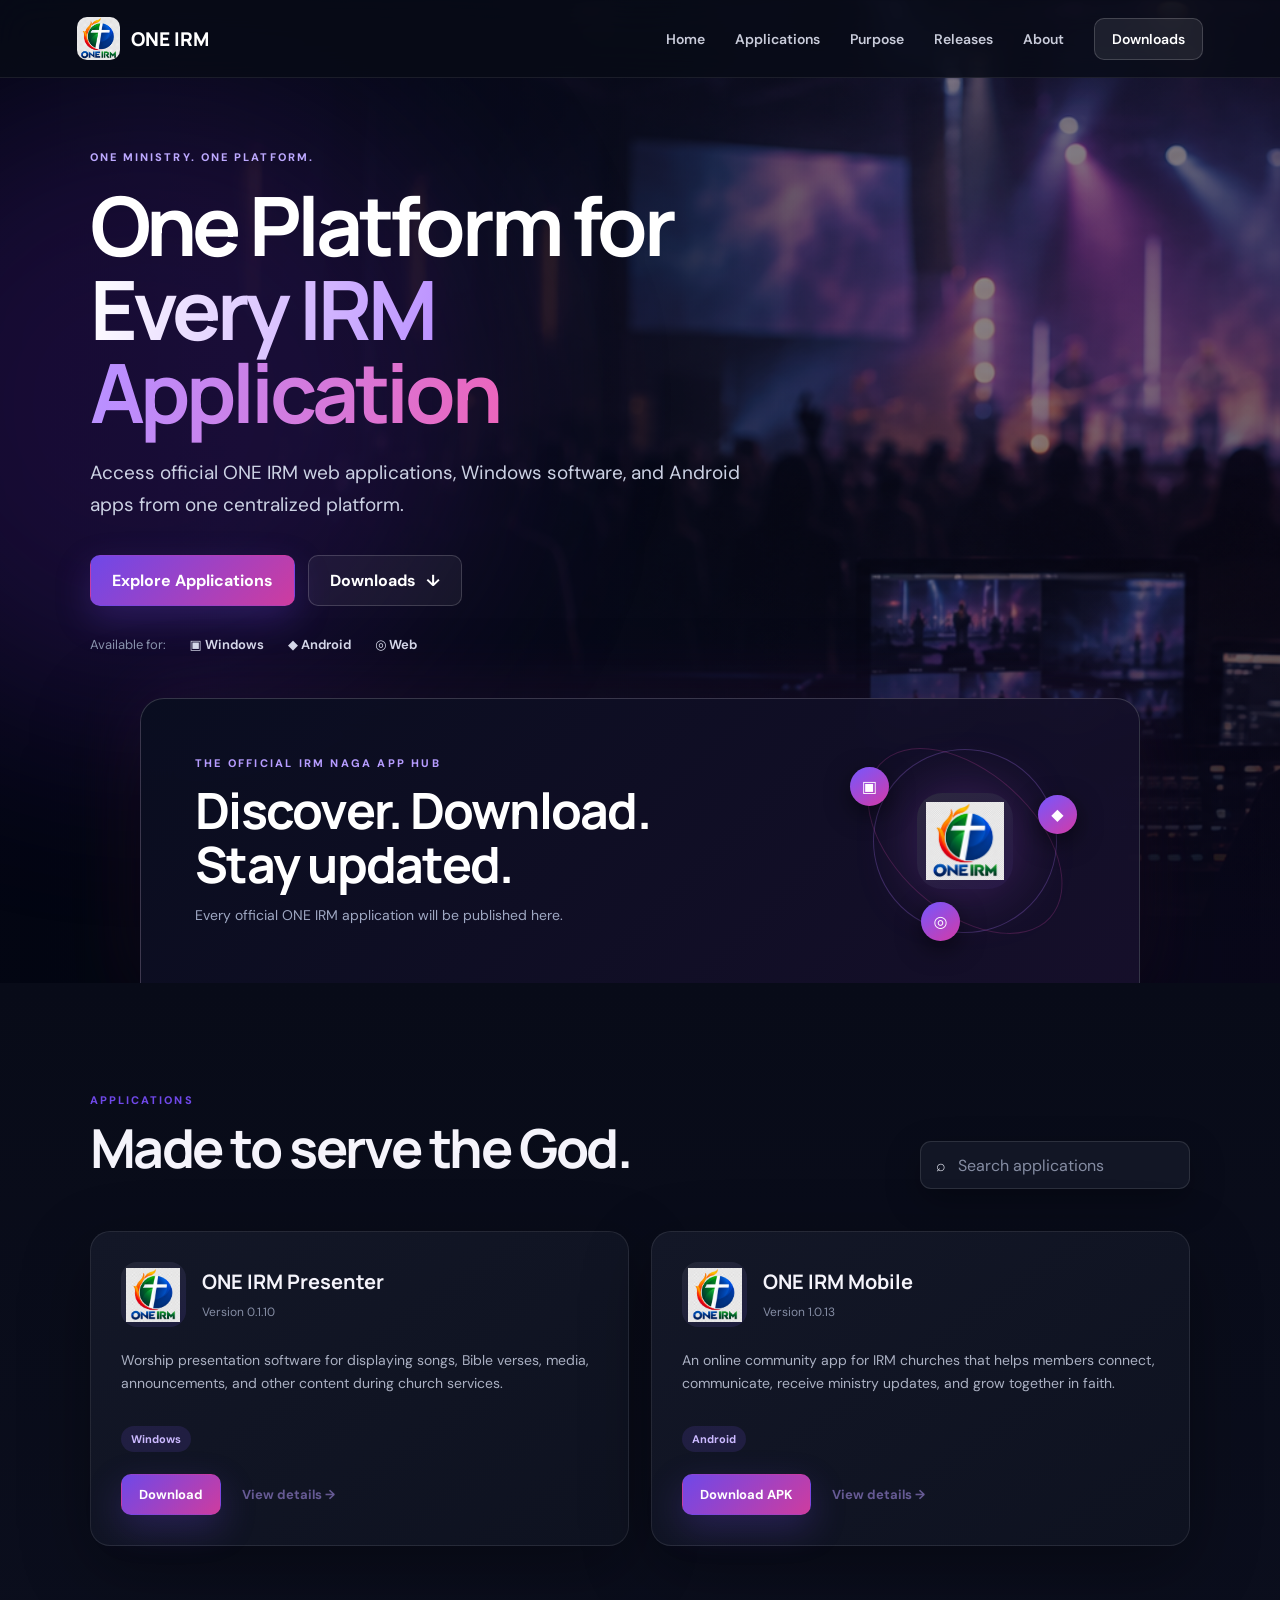
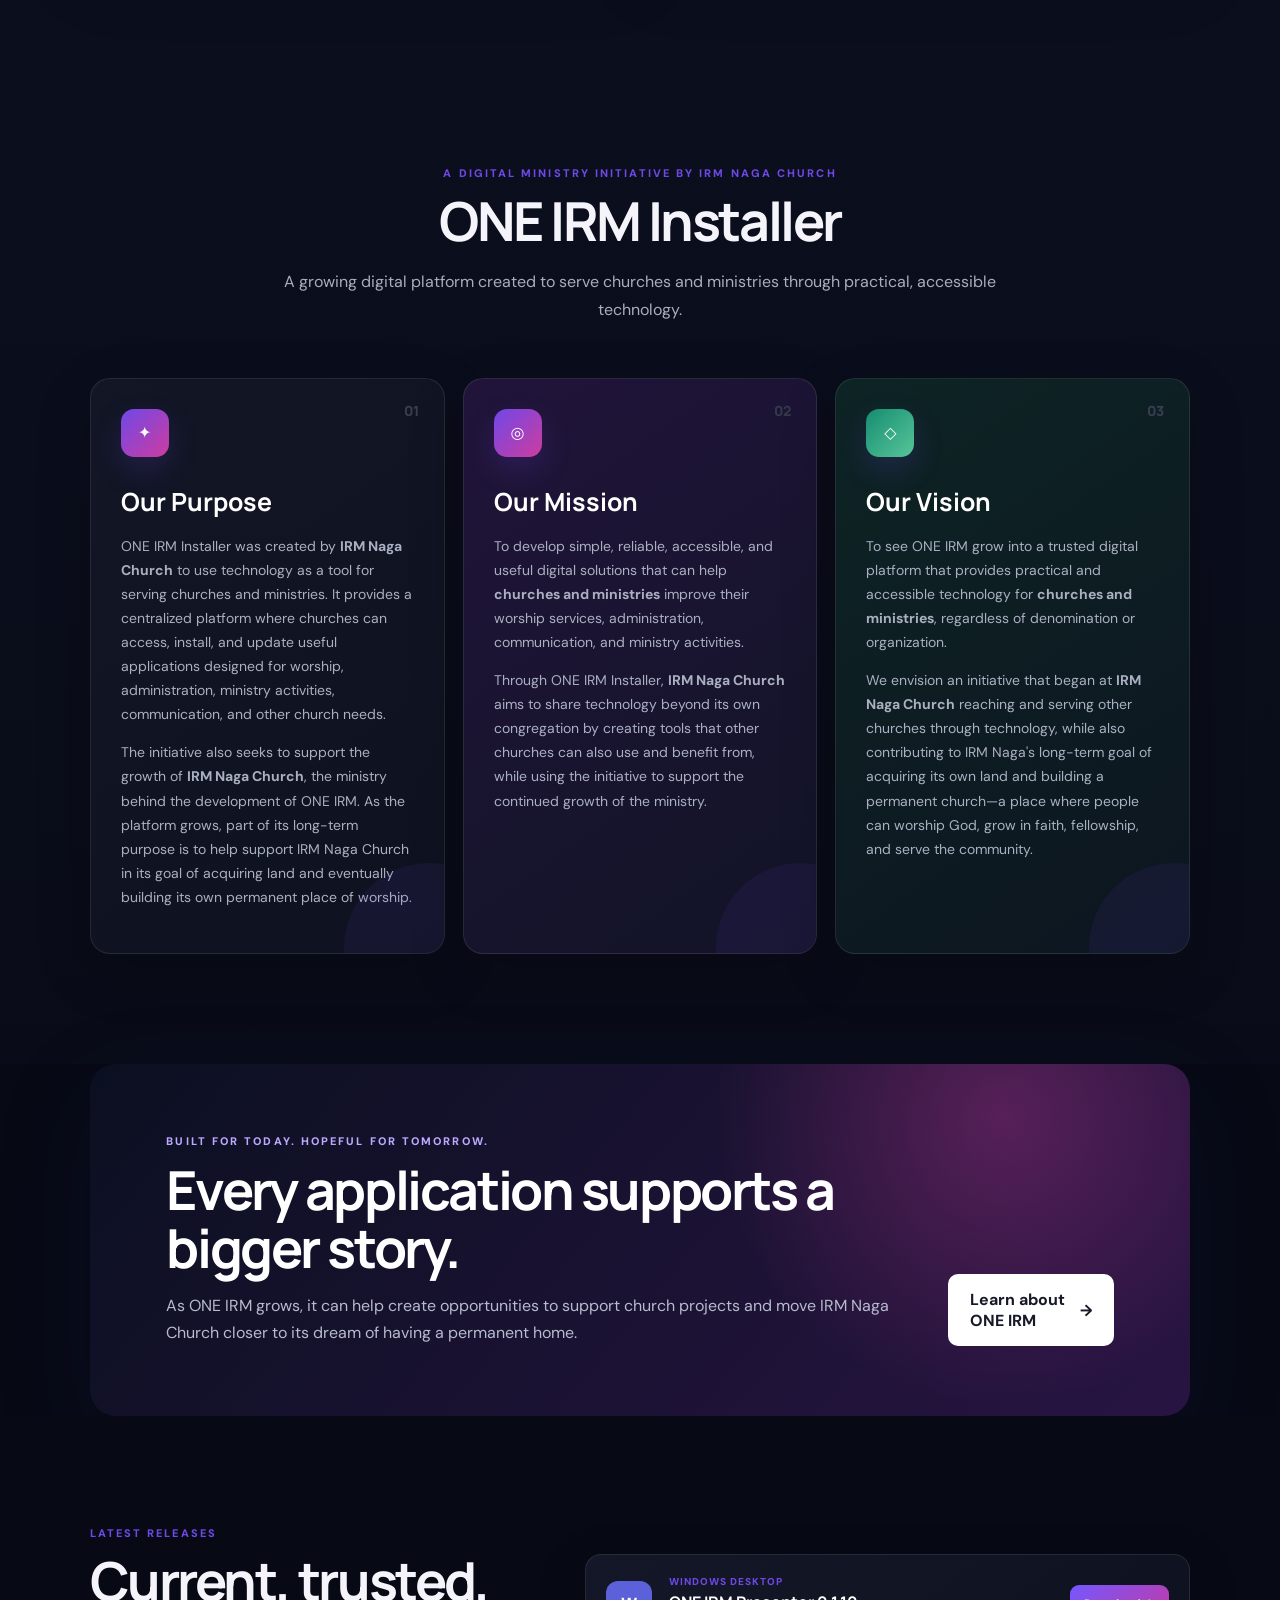
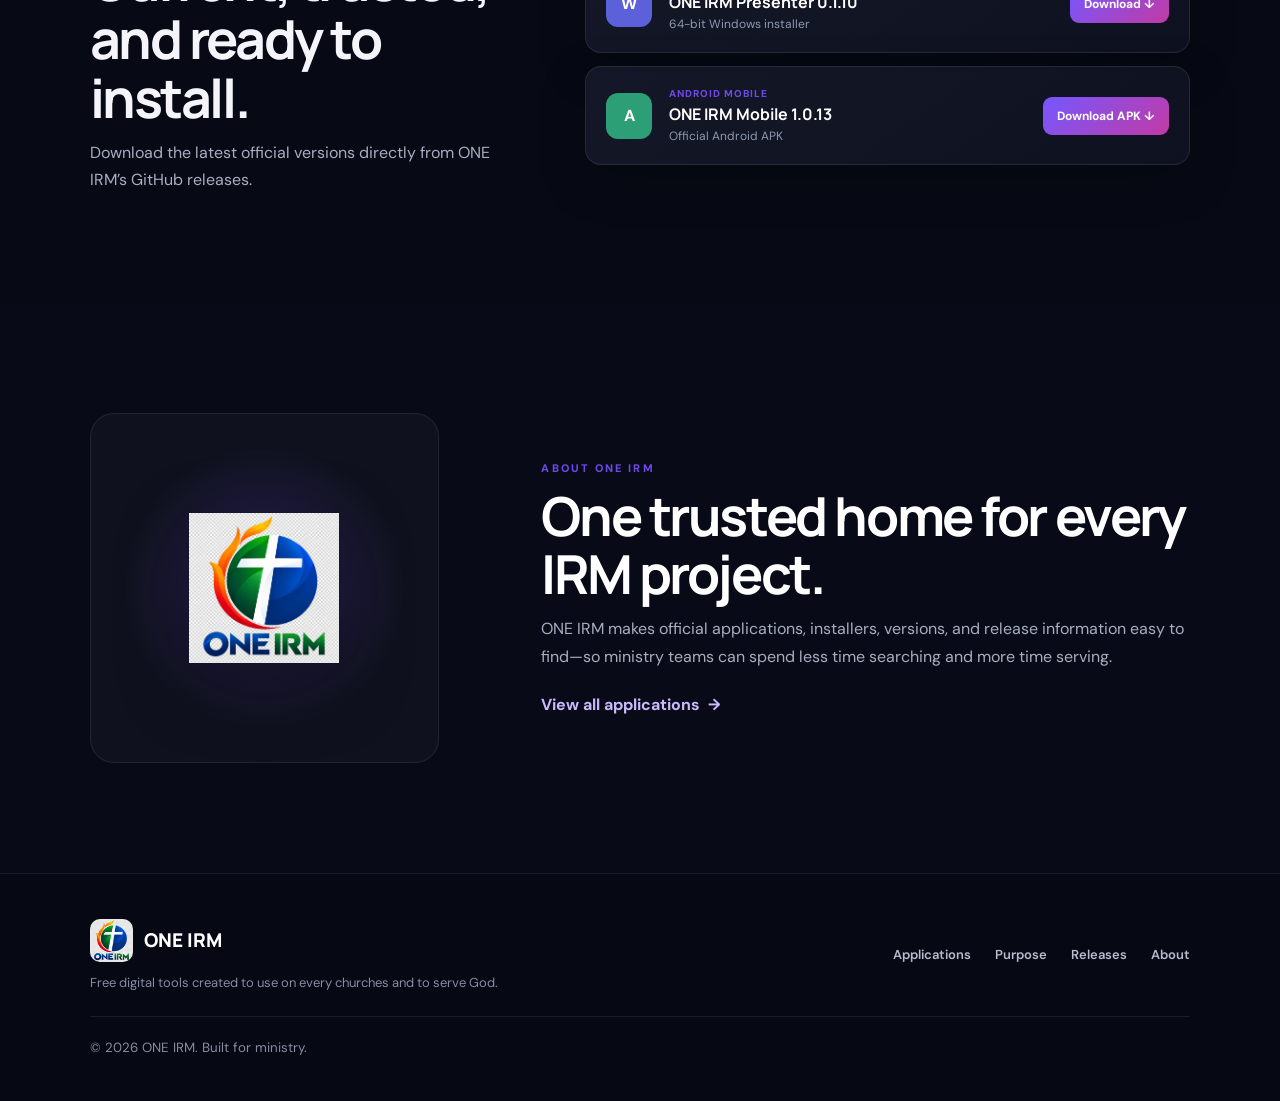
==== commit e8d78444: "small changes" ====
--- a/outputs/ONE-IRM-Website-0.1.6/index.html
+++ b/outputs/ONE-IRM-Website-0.1.6/index.html
@@ -99,7 +99,7 @@
   </main>
 
   <footer>
-    <div class="footer-brand"><div class="brand"><img src="assets/one-irm-logo.png" alt="ONE IRM logo"><span>ONE IRM</span></div><p>Free digital tools created to serve churches and ministries.</p></div>
+    <div class="footer-brand"><div class="brand"><img src="assets/one-irm-logo.png" alt="ONE IRM logo"><span>ONE IRM</span></div><p>Free digital tools created to use on every churches and to serve God.</p></div>
     <div class="footer-links"><a href="#applications">Applications</a><a href="#purpose">Purpose</a><a href="#releases">Releases</a><a href="#about">About</a></div>
     <small>© 2026 ONE IRM. Built for ministry.</small>
   </footer>
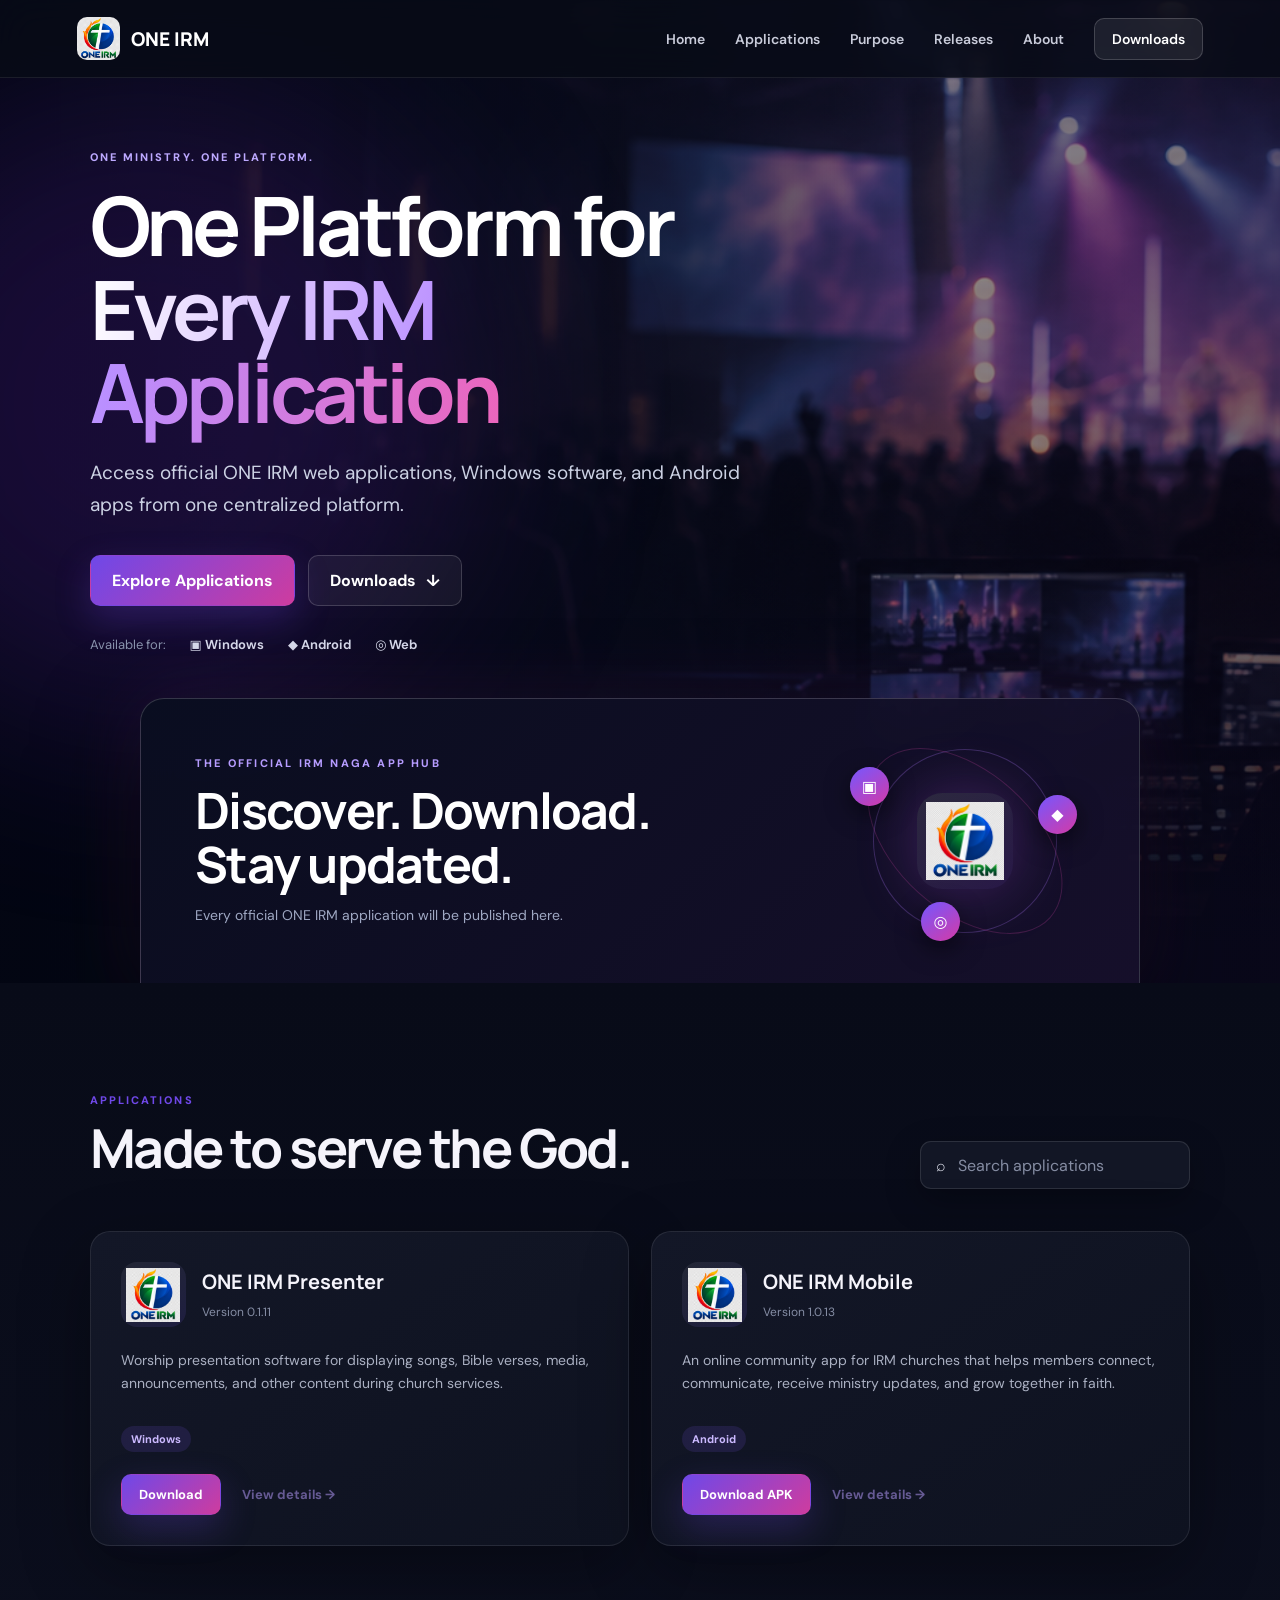
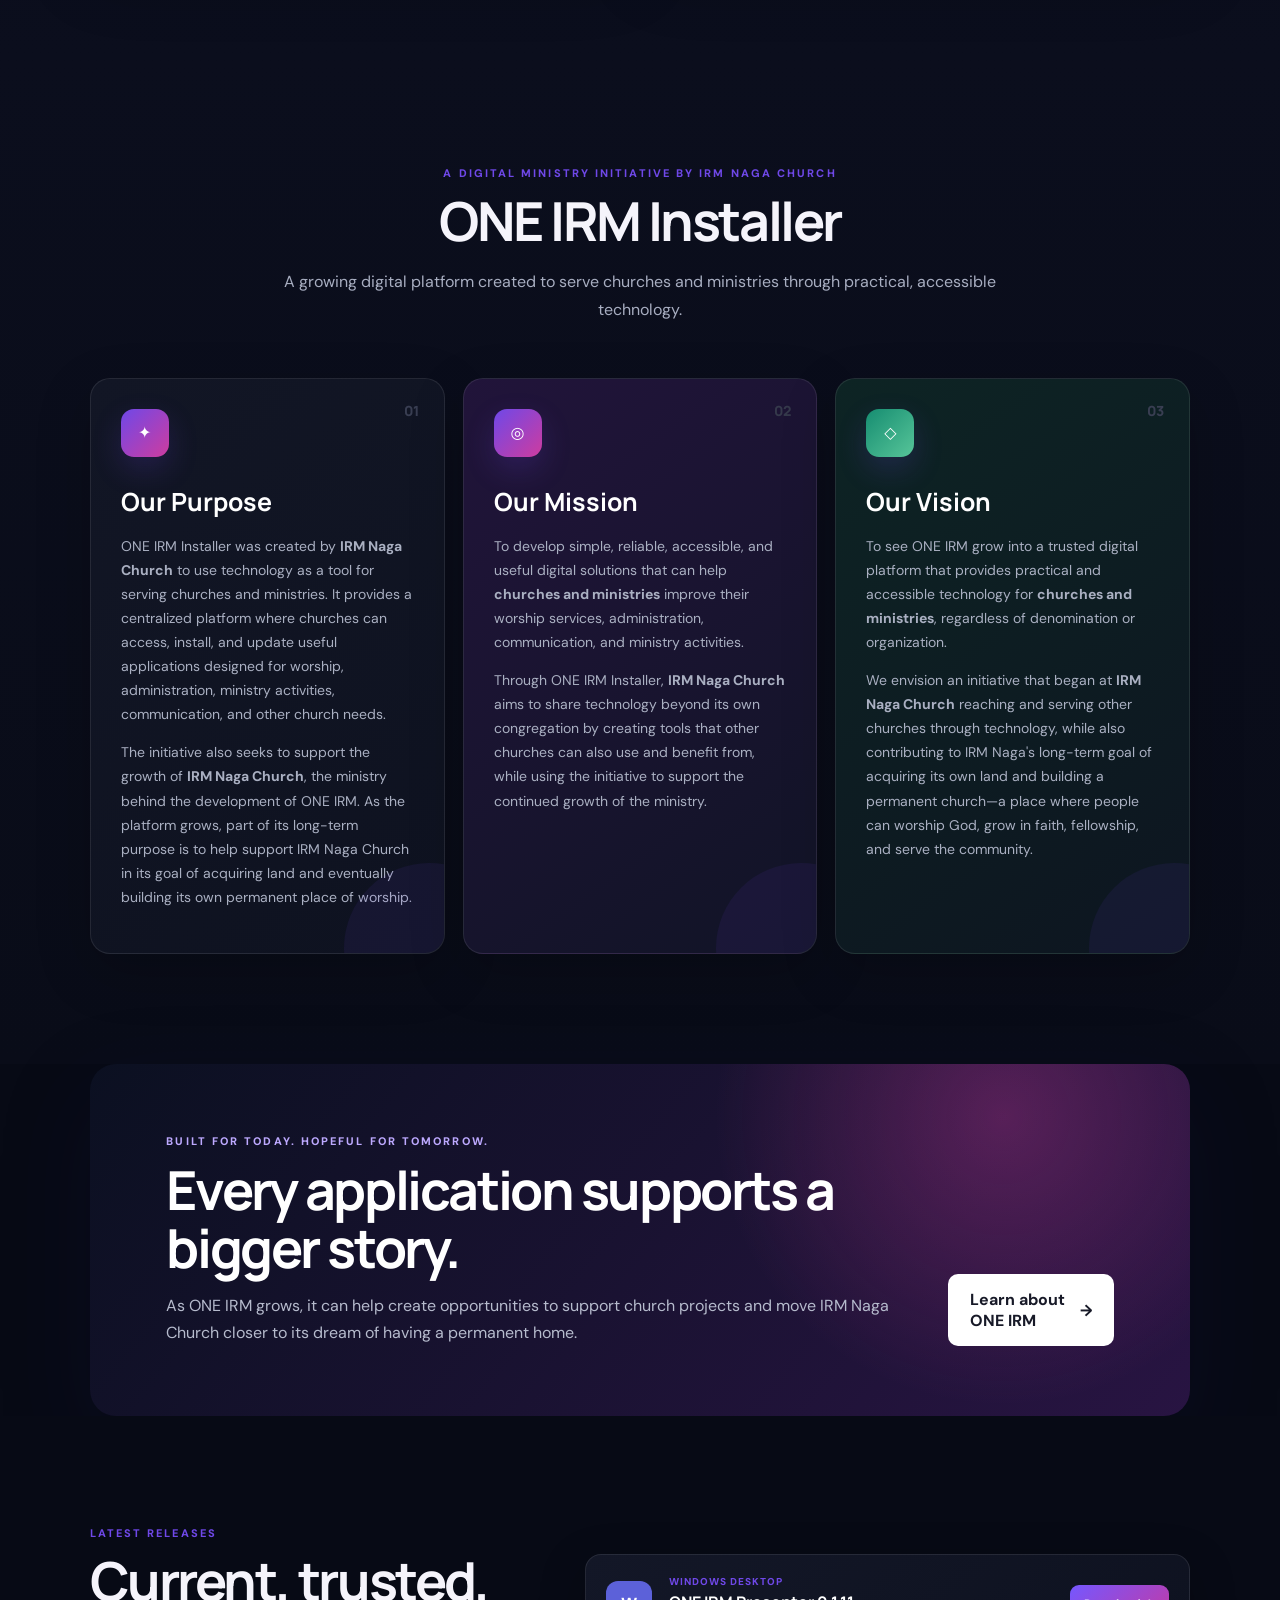
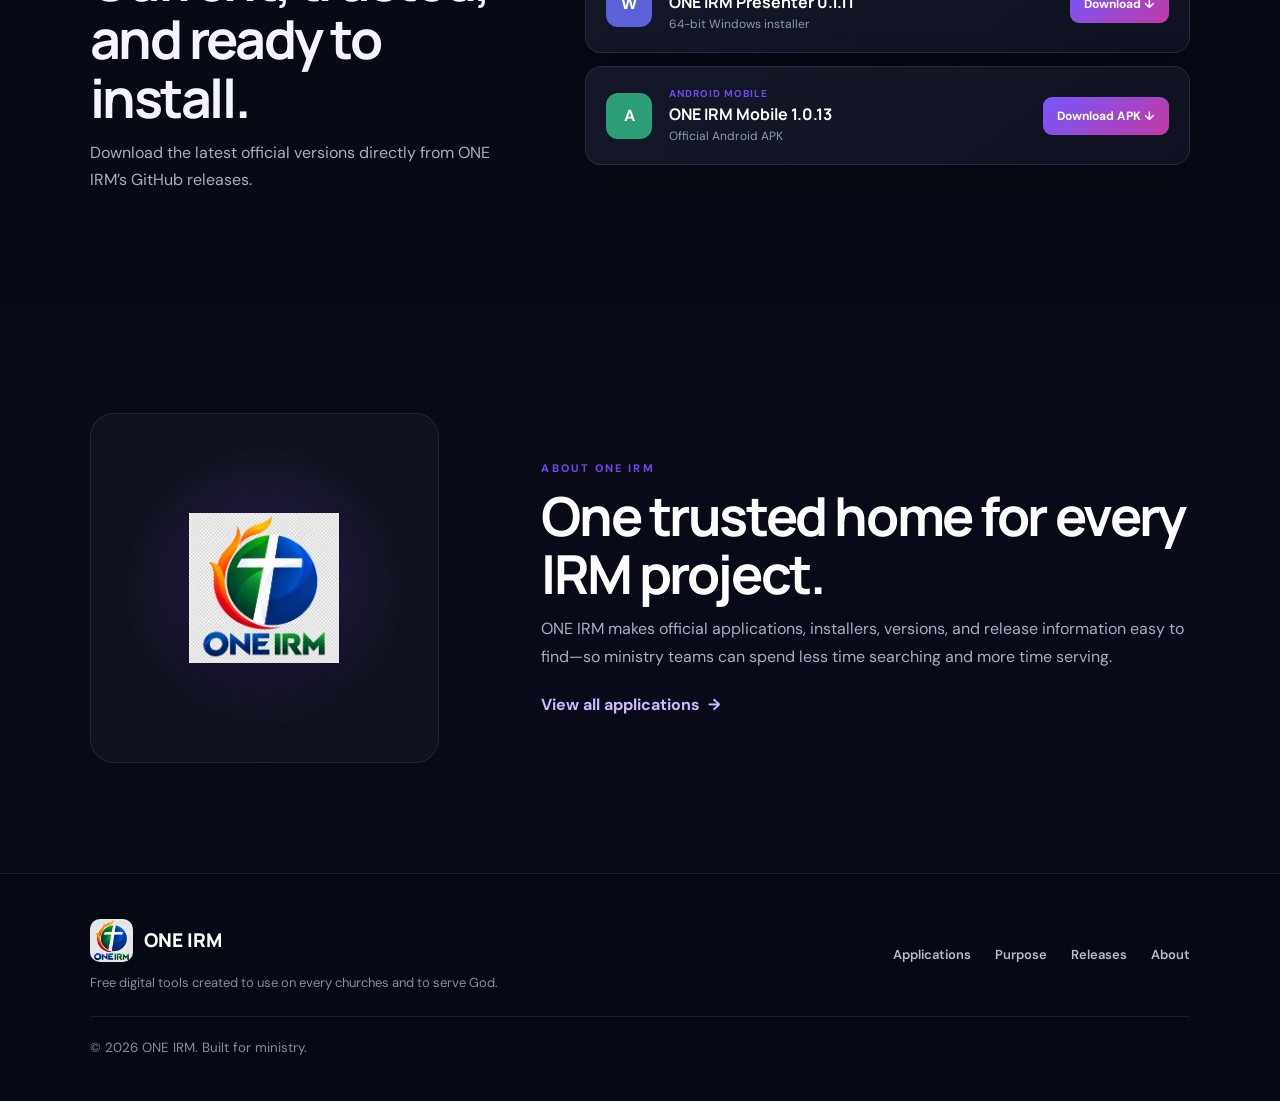
==== commit 5a666c3b: "Update to v11" ====
--- a/outputs/ONE-IRM-Website-0.1.6/index.html
+++ b/outputs/ONE-IRM-Website-0.1.6/index.html
@@ -87,7 +87,7 @@
     <section class="releases section" id="releases">
       <div class="release-heading"><span class="eyebrow">Latest releases</span><h2>Current, trusted, and ready to install.</h2><p>Download the latest official versions directly from ONE IRM’s GitHub releases.</p></div>
       <div class="release-list">
-        <article><div class="release-platform windows">W</div><div class="release-copy"><small>Windows desktop</small><b>ONE IRM Presenter 0.1.10</b><span>64-bit Windows installer</span></div><a href="https://github.com/sbpanelo-dev/IRM-INSTALLER/releases/download/v0.1.10/ONE.IRM.PRESENTER_0.1.10_x64-setup.exe">Download <span>↓</span></a></article>
+        <article><div class="release-platform windows">W</div><div class="release-copy"><small>Windows desktop</small><b>ONE IRM Presenter 0.1.11</b><span>64-bit Windows installer</span></div><a href="https://github.com/sbpanelo-dev/IRM-INSTALLER/releases/download/v0.1.11/ONE.IRM.PRESENTER_0.1.11_x64-setup.exe">Download <span>↓</span></a></article>
         <article><div class="release-platform android">A</div><div class="release-copy"><small>Android mobile</small><b>ONE IRM Mobile 1.0.13</b><span>Official Android APK</span></div><a href="https://github.com/sbpanelo-dev/IRM-INSTALLER/releases/download/oneirm-android-v1.0.13/oneirm.v1.0.13.apk">Download APK <span>↓</span></a></article>
       </div>
     </section>
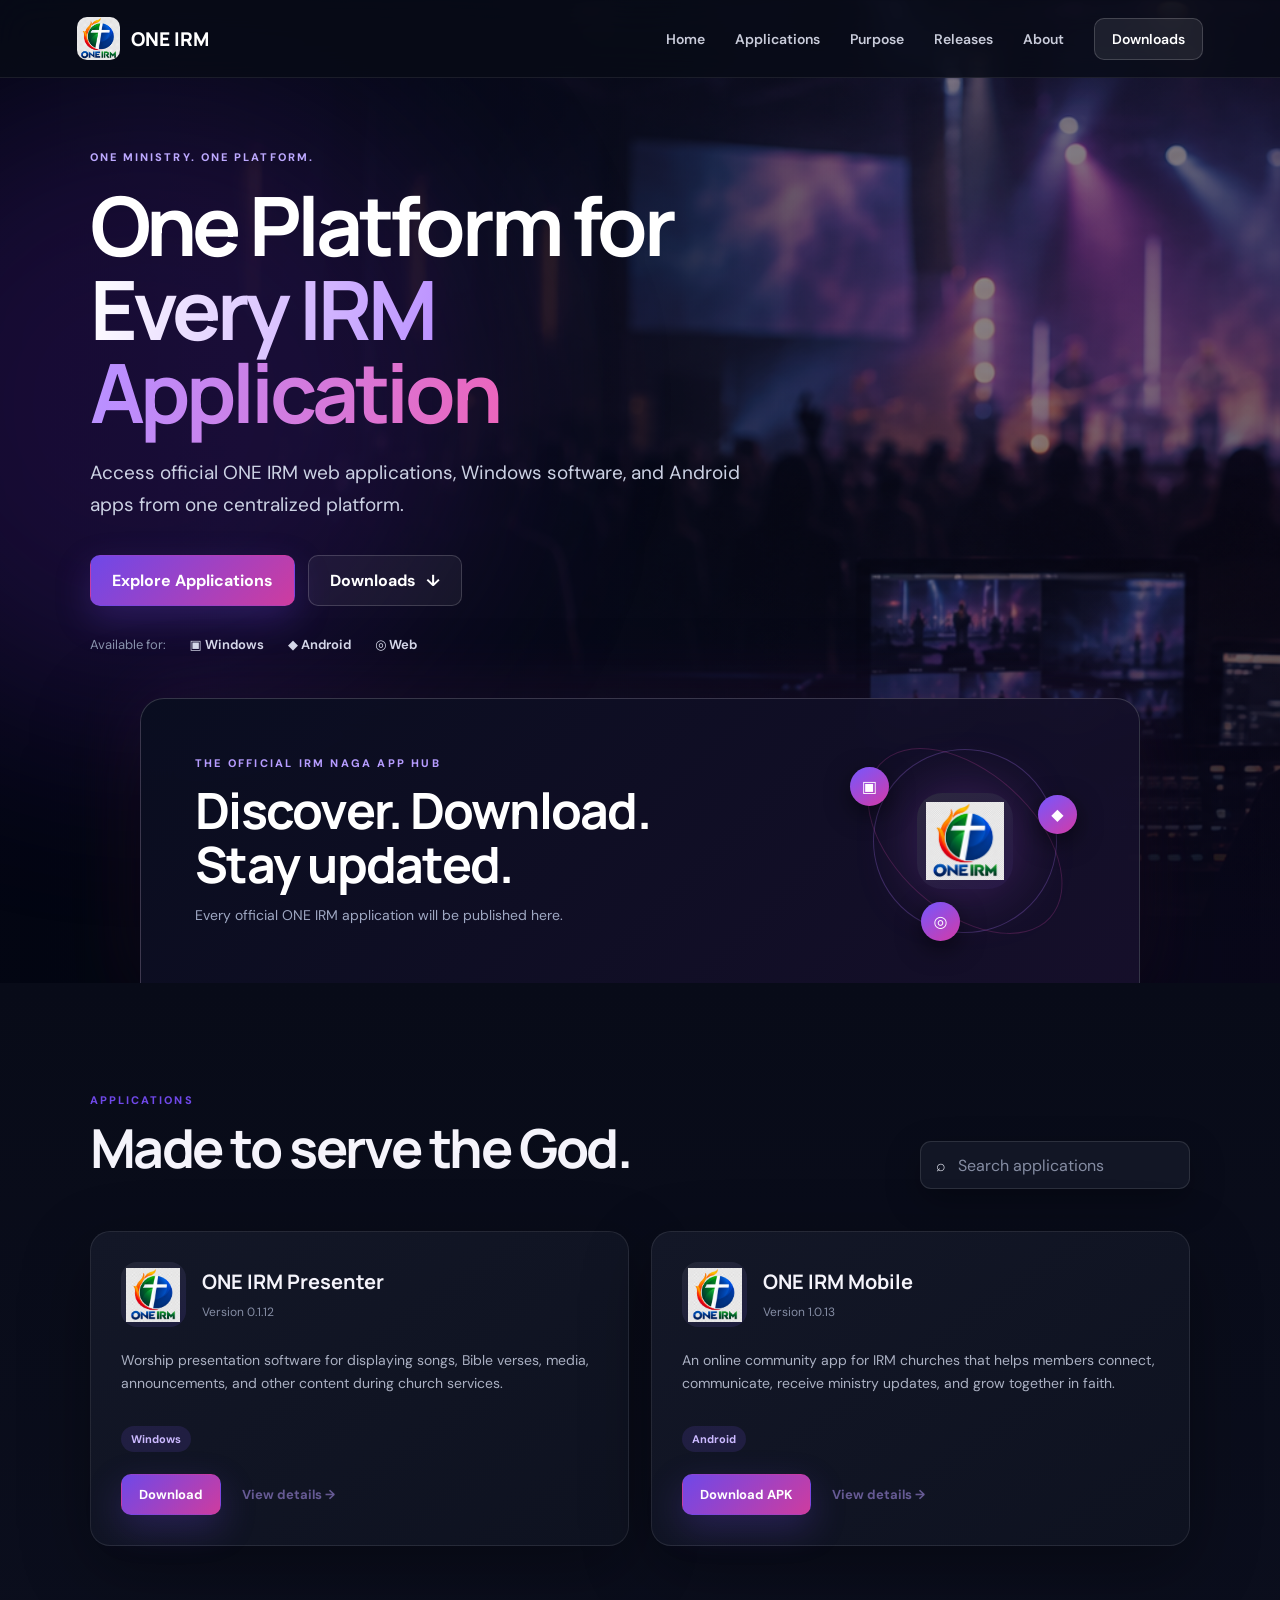
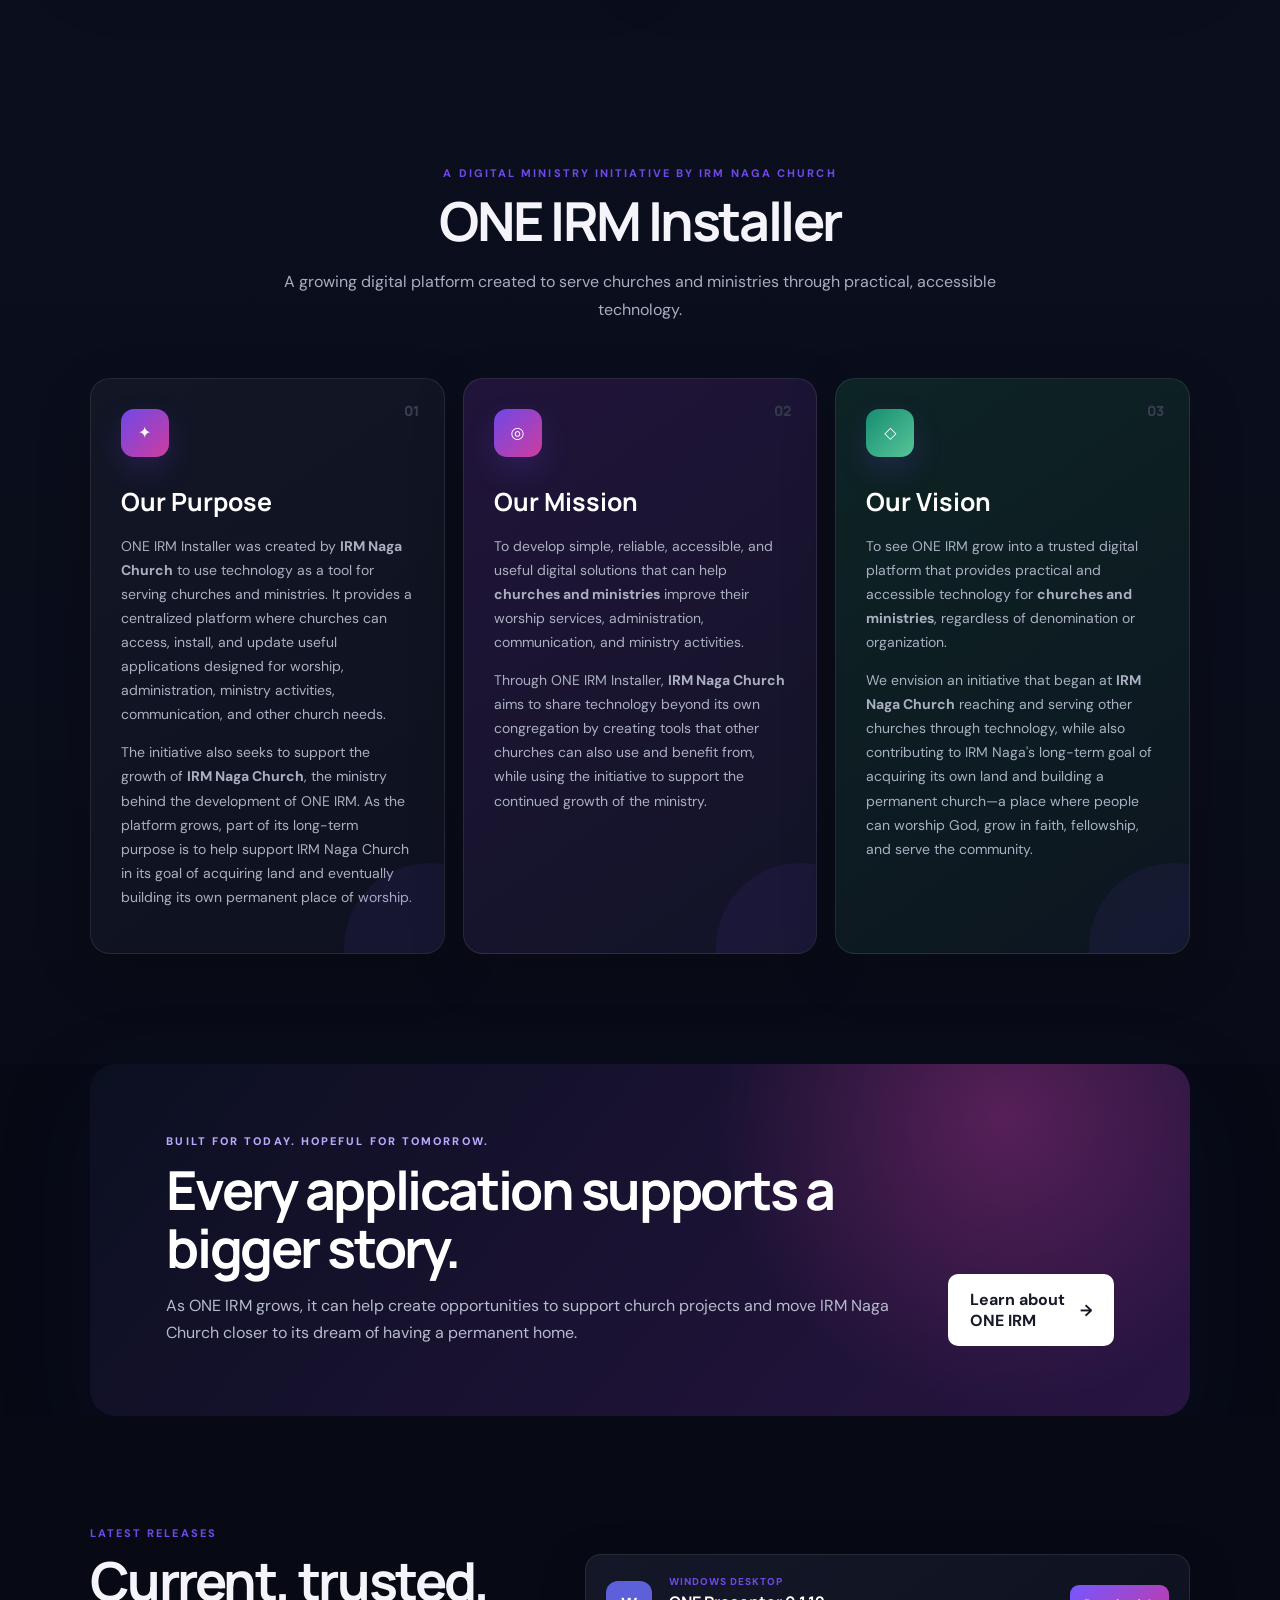
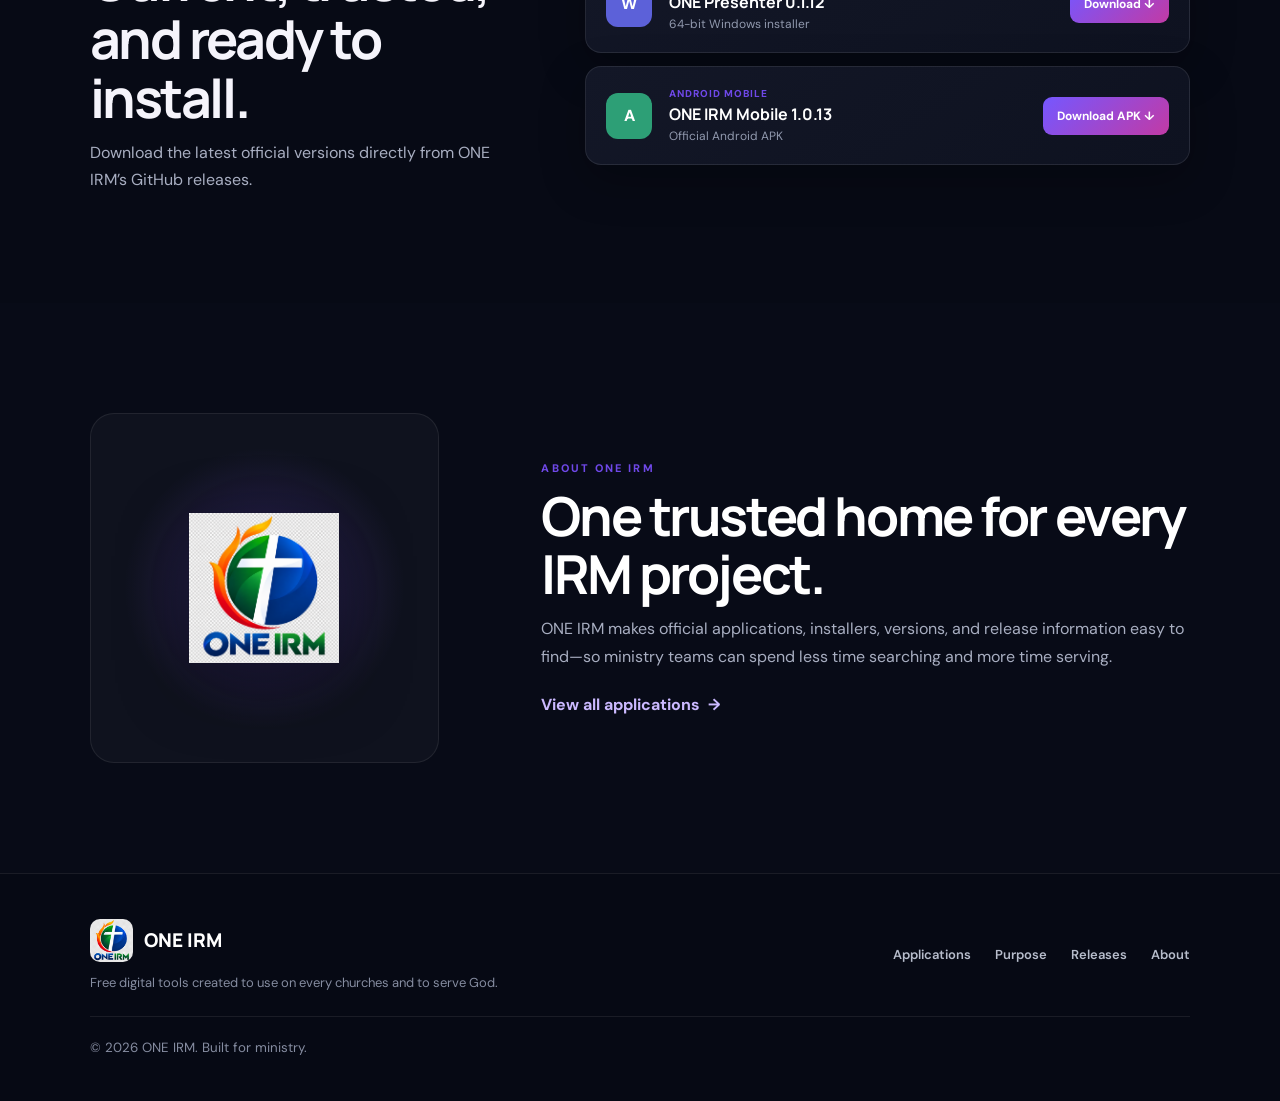
==== commit ccb365c8: "version 12" ====
--- a/outputs/ONE-IRM-Website-0.1.6/index.html
+++ b/outputs/ONE-IRM-Website-0.1.6/index.html
@@ -87,7 +87,7 @@
     <section class="releases section" id="releases">
       <div class="release-heading"><span class="eyebrow">Latest releases</span><h2>Current, trusted, and ready to install.</h2><p>Download the latest official versions directly from ONE IRM’s GitHub releases.</p></div>
       <div class="release-list">
-        <article><div class="release-platform windows">W</div><div class="release-copy"><small>Windows desktop</small><b>ONE IRM Presenter 0.1.11</b><span>64-bit Windows installer</span></div><a href="https://github.com/sbpanelo-dev/IRM-INSTALLER/releases/download/v0.1.11/ONE.IRM.PRESENTER_0.1.11_x64-setup.exe">Download <span>↓</span></a></article>
+        <article><div class="release-platform windows">W</div><div class="release-copy"><small>Windows desktop</small><b>ONE Presenter 0.1.12</b><span>64-bit Windows installer</span></div><a href="https://github.com/sbpanelo-dev/IRM-INSTALLER/releases/download/v0.1.12/ONE.IRM.PRESENTER_0.1.12_x64-setup.exe">Download <span>↓</span></a></article>
         <article><div class="release-platform android">A</div><div class="release-copy"><small>Android mobile</small><b>ONE IRM Mobile 1.0.13</b><span>Official Android APK</span></div><a href="https://github.com/sbpanelo-dev/IRM-INSTALLER/releases/download/oneirm-android-v1.0.13/oneirm.v1.0.13.apk">Download APK <span>↓</span></a></article>
       </div>
     </section>
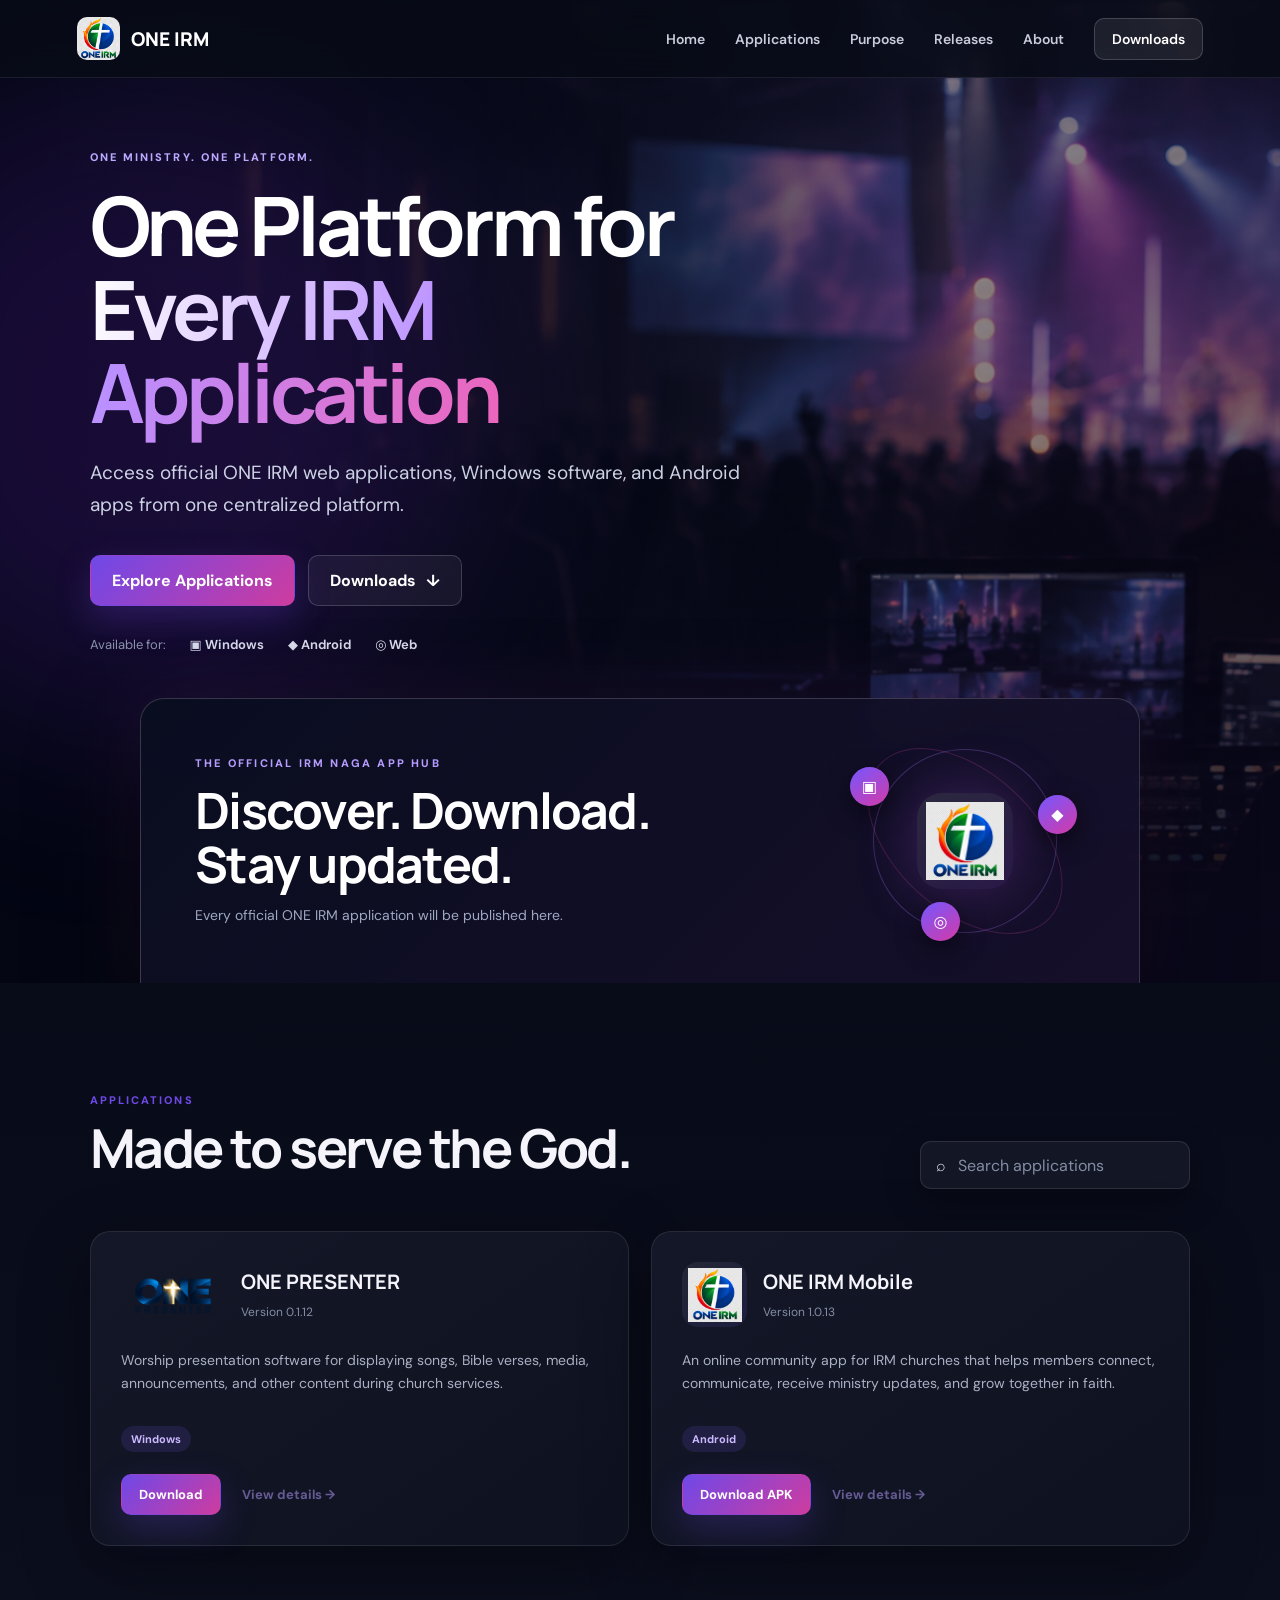
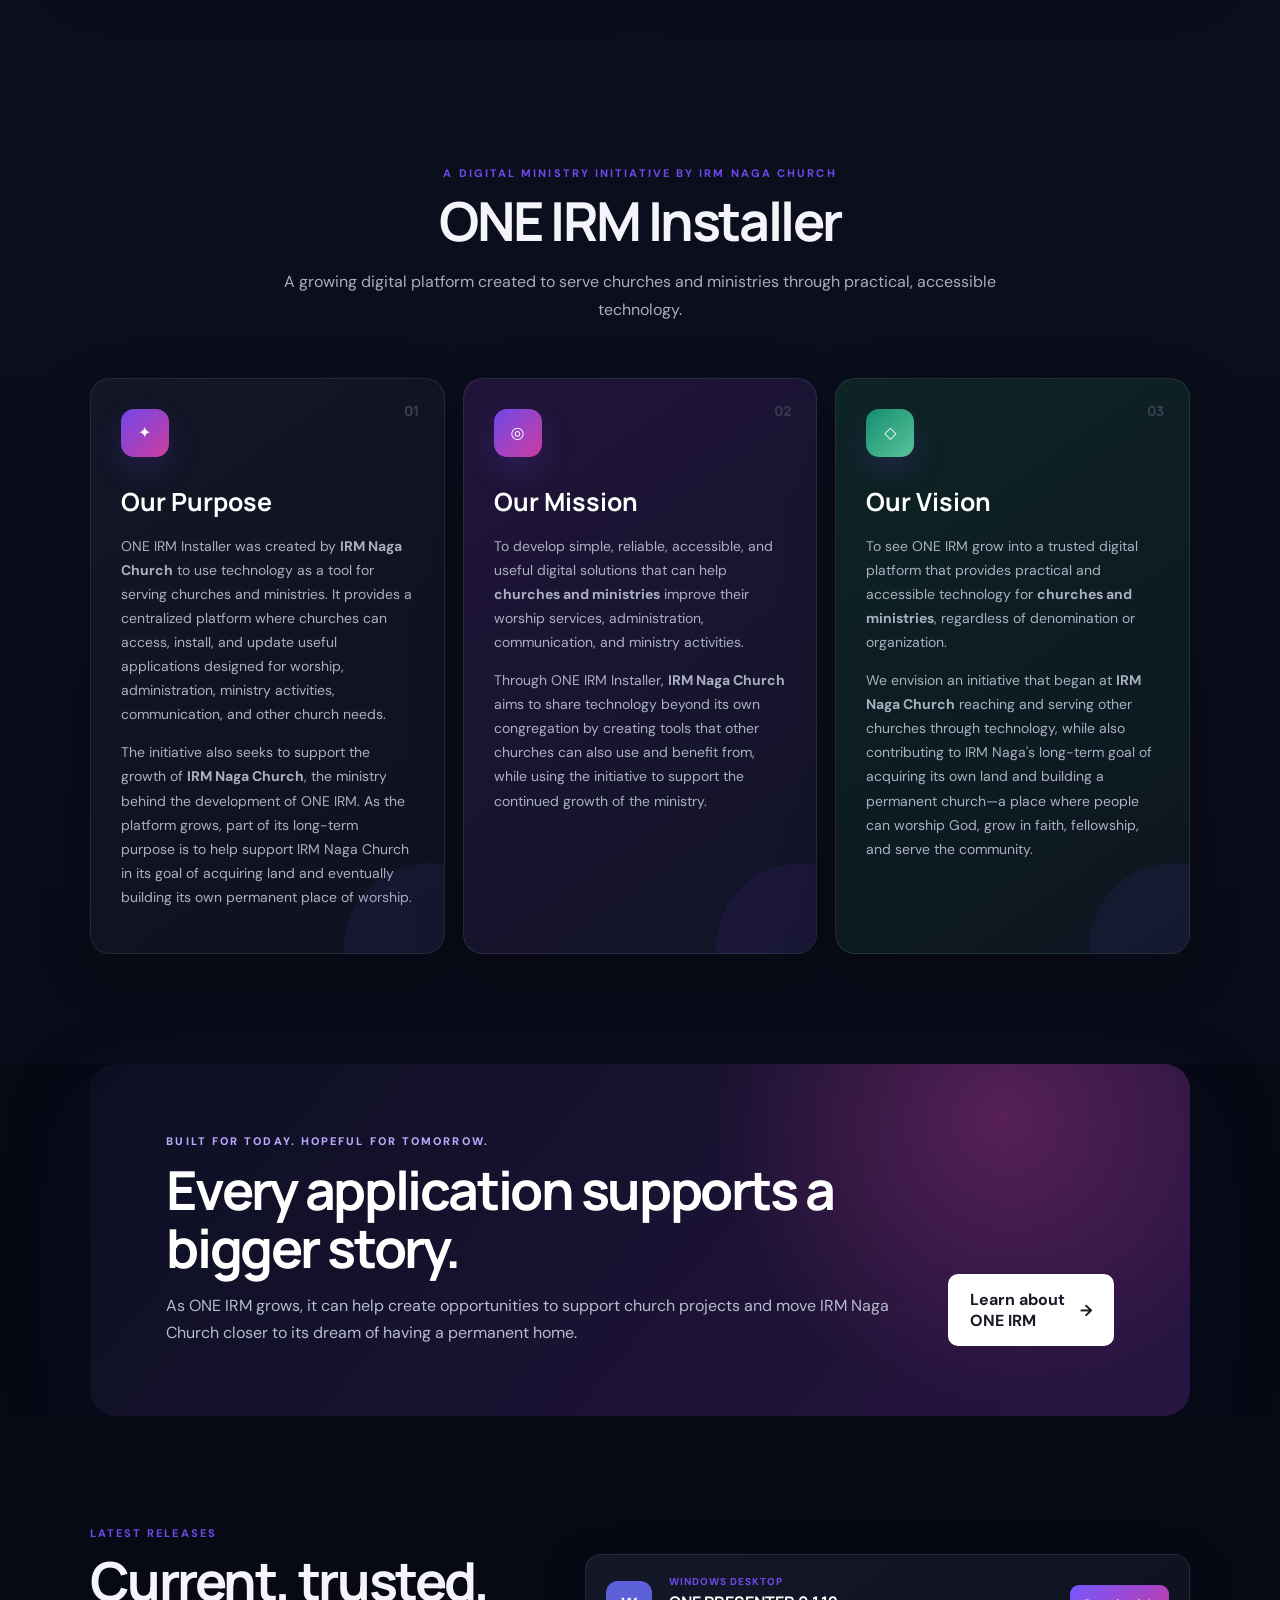
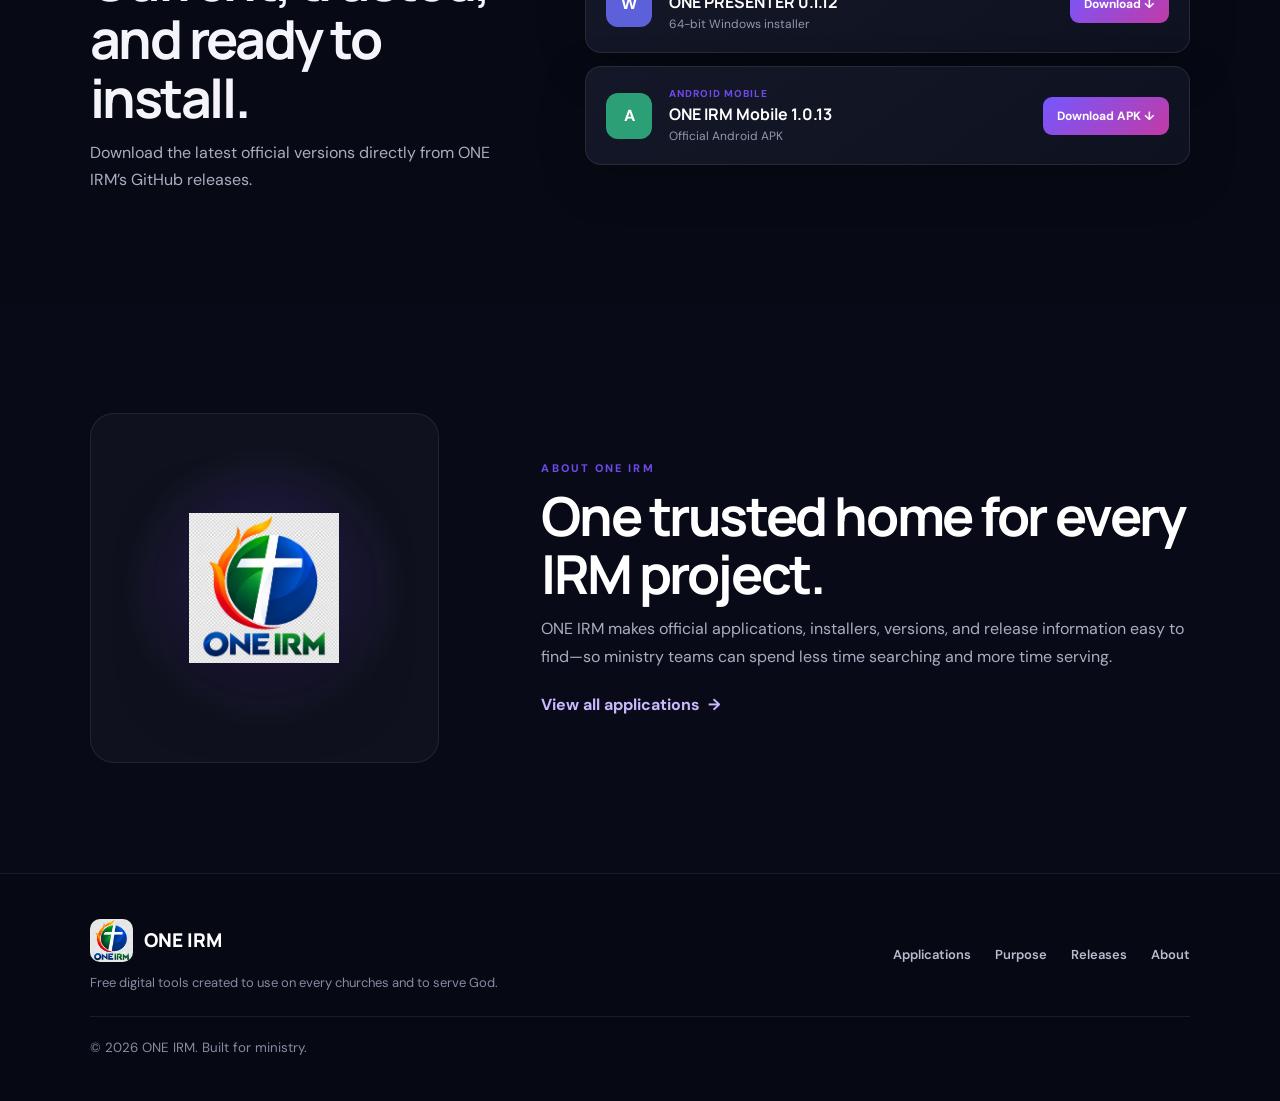
==== commit 777cdcf7: "change logo" ====
--- a/outputs/ONE-IRM-Website-0.1.6/index.html
+++ b/outputs/ONE-IRM-Website-0.1.6/index.html
@@ -8,7 +8,7 @@
   <link rel="preconnect" href="https://fonts.googleapis.com">
   <link rel="preconnect" href="https://fonts.gstatic.com" crossorigin>
   <link href="https://fonts.googleapis.com/css2?family=DM+Sans:wght@400;500;600;700&family=Manrope:wght@600;700;800&display=swap" rel="stylesheet">
-  <link rel="stylesheet" href="style.css?v=15">
+  <link rel="stylesheet" href="style.css?v=16">
 </head>
 <body>
   <header class="site-header">
@@ -87,7 +87,7 @@
     <section class="releases section" id="releases">
       <div class="release-heading"><span class="eyebrow">Latest releases</span><h2>Current, trusted, and ready to install.</h2><p>Download the latest official versions directly from ONE IRM’s GitHub releases.</p></div>
       <div class="release-list">
-        <article><div class="release-platform windows">W</div><div class="release-copy"><small>Windows desktop</small><b>ONE Presenter 0.1.12</b><span>64-bit Windows installer</span></div><a href="https://github.com/sbpanelo-dev/IRM-INSTALLER/releases/download/v0.1.12/ONE.IRM.PRESENTER_0.1.12_x64-setup.exe">Download <span>↓</span></a></article>
+        <article><div class="release-platform windows">W</div><div class="release-copy"><small>Windows desktop</small><b>ONE PRESENTER 0.1.12</b><span>64-bit Windows installer</span></div><a href="https://github.com/sbpanelo-dev/IRM-INSTALLER/releases/download/v0.1.12/ONE.IRM.PRESENTER_0.1.12_x64-setup.exe">Download <span>↓</span></a></article>
         <article><div class="release-platform android">A</div><div class="release-copy"><small>Android mobile</small><b>ONE IRM Mobile 1.0.13</b><span>Official Android APK</span></div><a href="https://github.com/sbpanelo-dev/IRM-INSTALLER/releases/download/oneirm-android-v1.0.13/oneirm.v1.0.13.apk">Download APK <span>↓</span></a></article>
       </div>
     </section>
@@ -103,6 +103,6 @@
     <div class="footer-links"><a href="#applications">Applications</a><a href="#purpose">Purpose</a><a href="#releases">Releases</a><a href="#about">About</a></div>
     <small>© 2026 ONE IRM. Built for ministry.</small>
   </footer>
-  <script src="script.js?v=12"></script>
+  <script src="script.js?v=13"></script>
 </body>
 </html>
--- a/outputs/ONE-IRM-Website-0.1.6/style.css
+++ b/outputs/ONE-IRM-Website-0.1.6/style.css
@@ -447,6 +447,17 @@
 .app-icon img {
   width: 54px;
   height: 54px;
+  object-fit: contain;
+}
+
+.app-icon.presenter-logo {
+  width: 104px;
+  background: transparent;
+}
+
+.app-icon.presenter-logo img {
+  width: 100px;
+  height: 58px;
   object-fit: contain;
 }
 
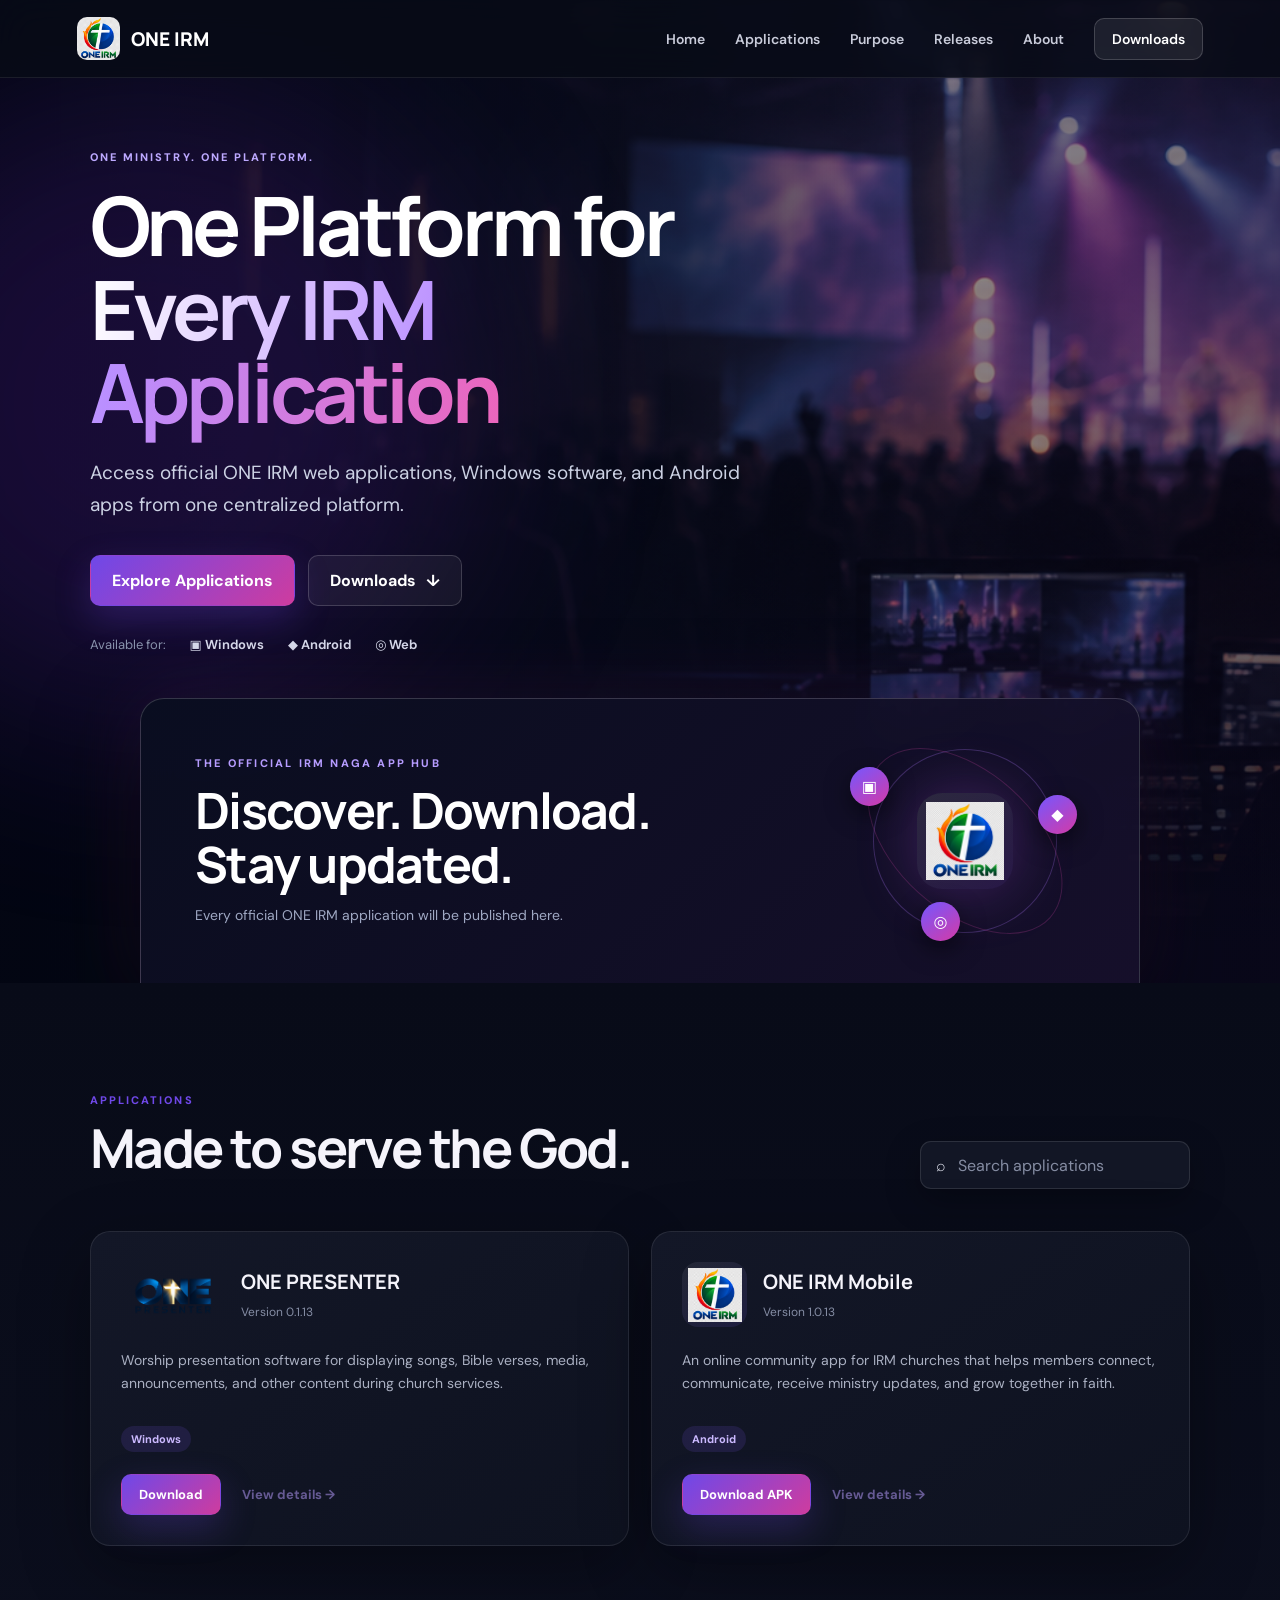
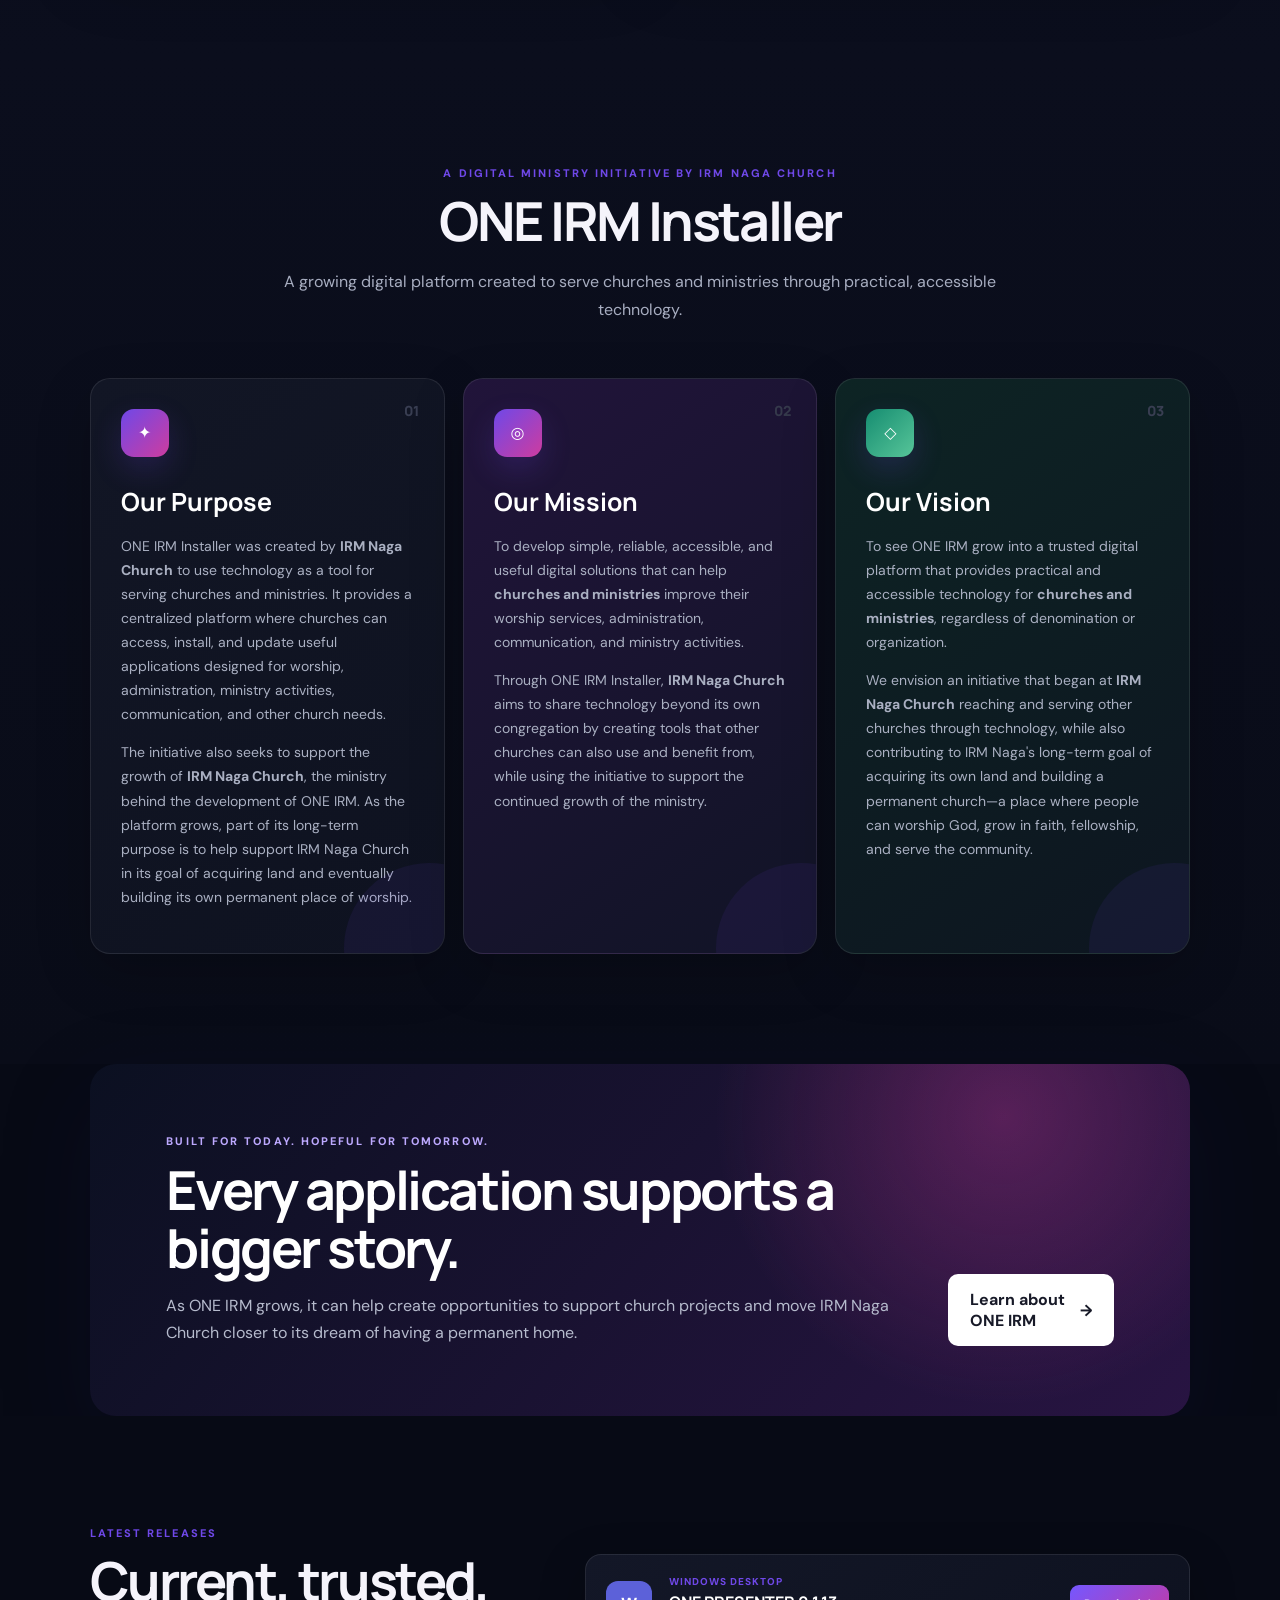
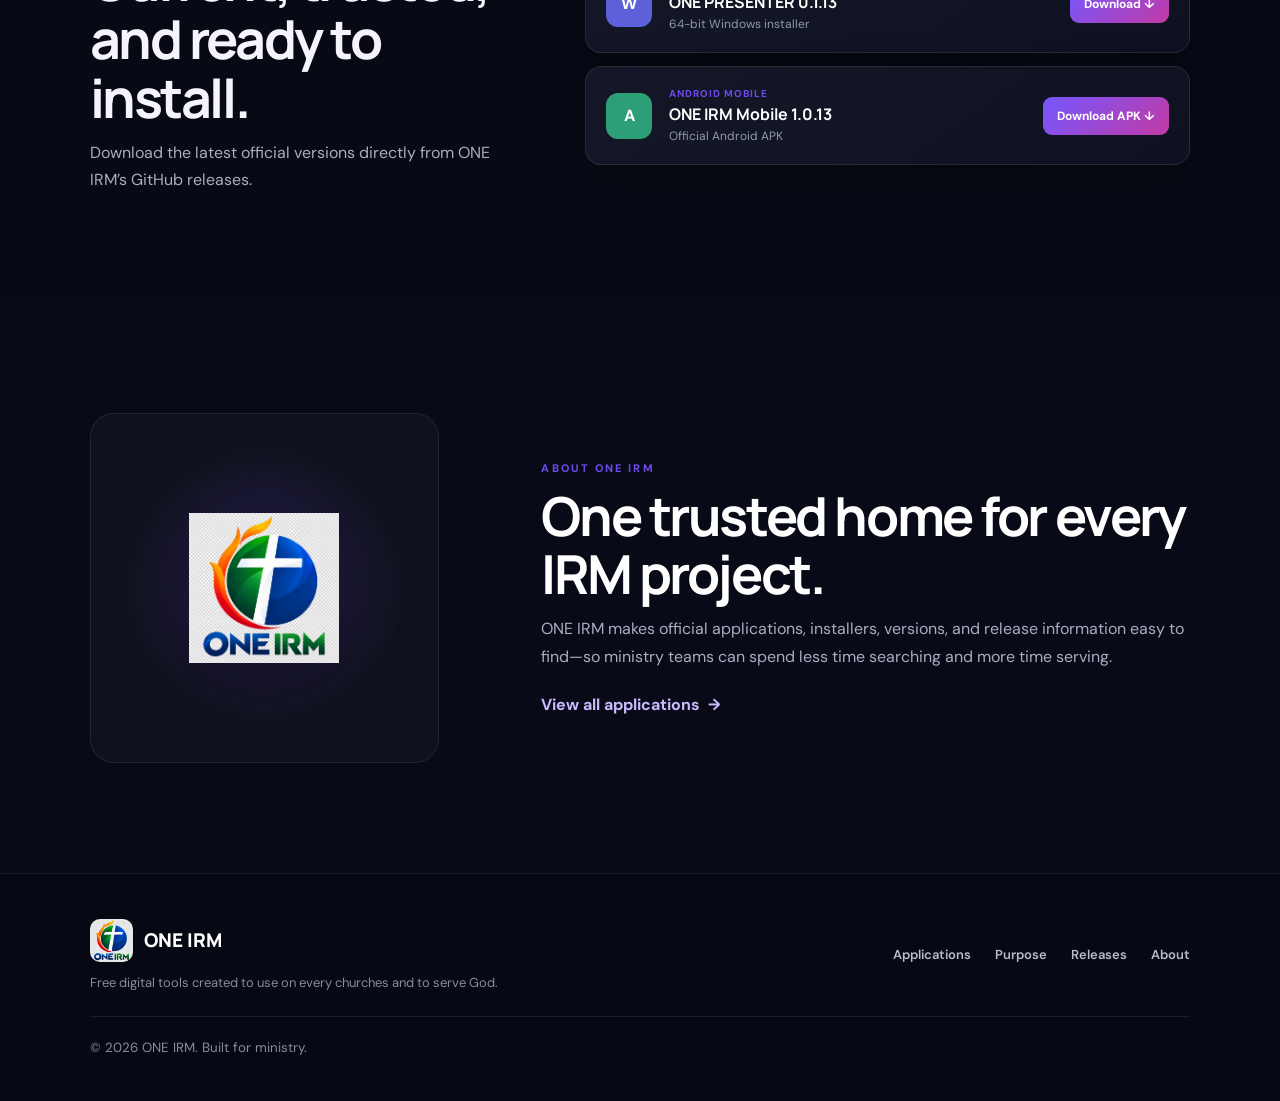
==== commit ab36538c: "update v13" ====
--- a/outputs/ONE-IRM-Website-0.1.6/index.html
+++ b/outputs/ONE-IRM-Website-0.1.6/index.html
@@ -87,7 +87,7 @@
     <section class="releases section" id="releases">
       <div class="release-heading"><span class="eyebrow">Latest releases</span><h2>Current, trusted, and ready to install.</h2><p>Download the latest official versions directly from ONE IRM’s GitHub releases.</p></div>
       <div class="release-list">
-        <article><div class="release-platform windows">W</div><div class="release-copy"><small>Windows desktop</small><b>ONE PRESENTER 0.1.12</b><span>64-bit Windows installer</span></div><a href="https://github.com/sbpanelo-dev/IRM-INSTALLER/releases/download/v0.1.12/ONE.IRM.PRESENTER_0.1.12_x64-setup.exe">Download <span>↓</span></a></article>
+        <article><div class="release-platform windows">W</div><div class="release-copy"><small>Windows desktop</small><b>ONE PRESENTER 0.1.13</b><span>64-bit Windows installer</span></div><a href="https://github.com/sbpanelo-dev/IRM-INSTALLER/releases/download/v0.1.13/ONE.PRESENTER_0.1.13_x64-setup.exe">Download <span>↓</span></a></article>
         <article><div class="release-platform android">A</div><div class="release-copy"><small>Android mobile</small><b>ONE IRM Mobile 1.0.13</b><span>Official Android APK</span></div><a href="https://github.com/sbpanelo-dev/IRM-INSTALLER/releases/download/oneirm-android-v1.0.13/oneirm.v1.0.13.apk">Download APK <span>↓</span></a></article>
       </div>
     </section>
